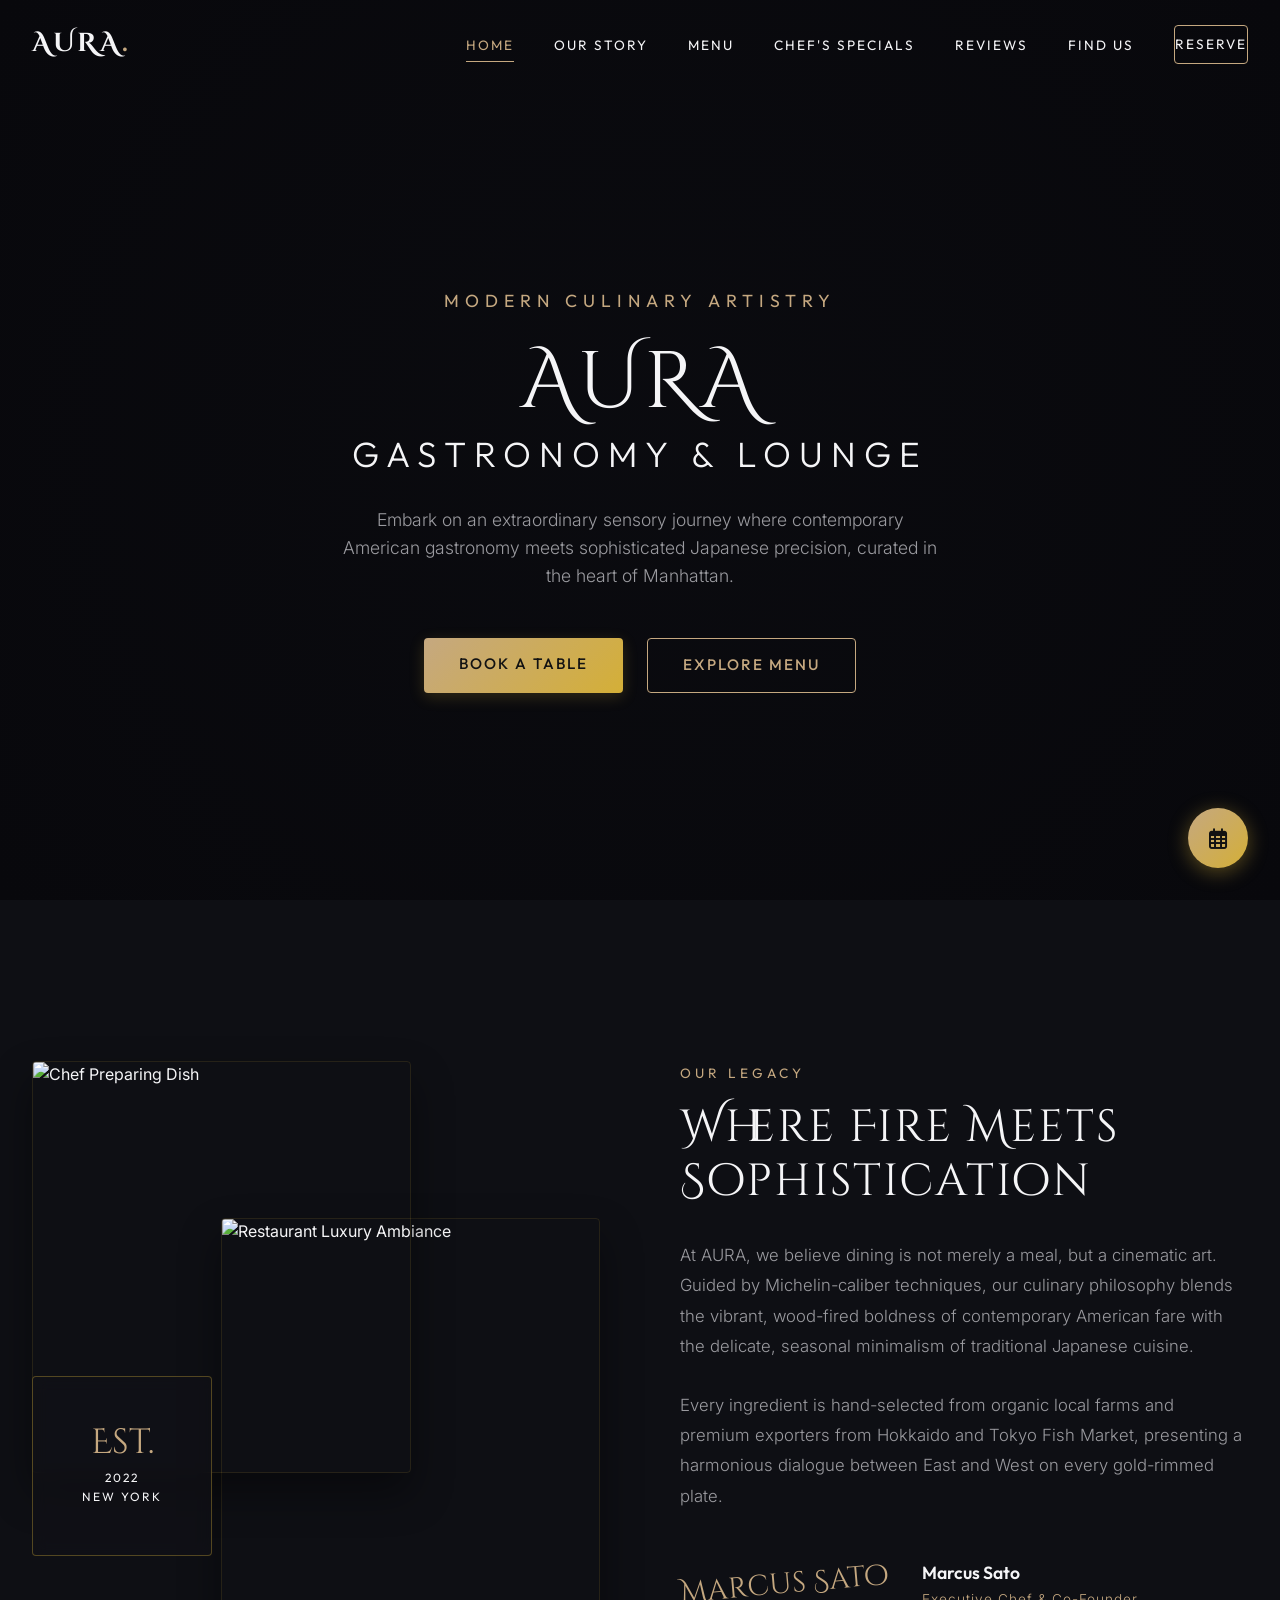
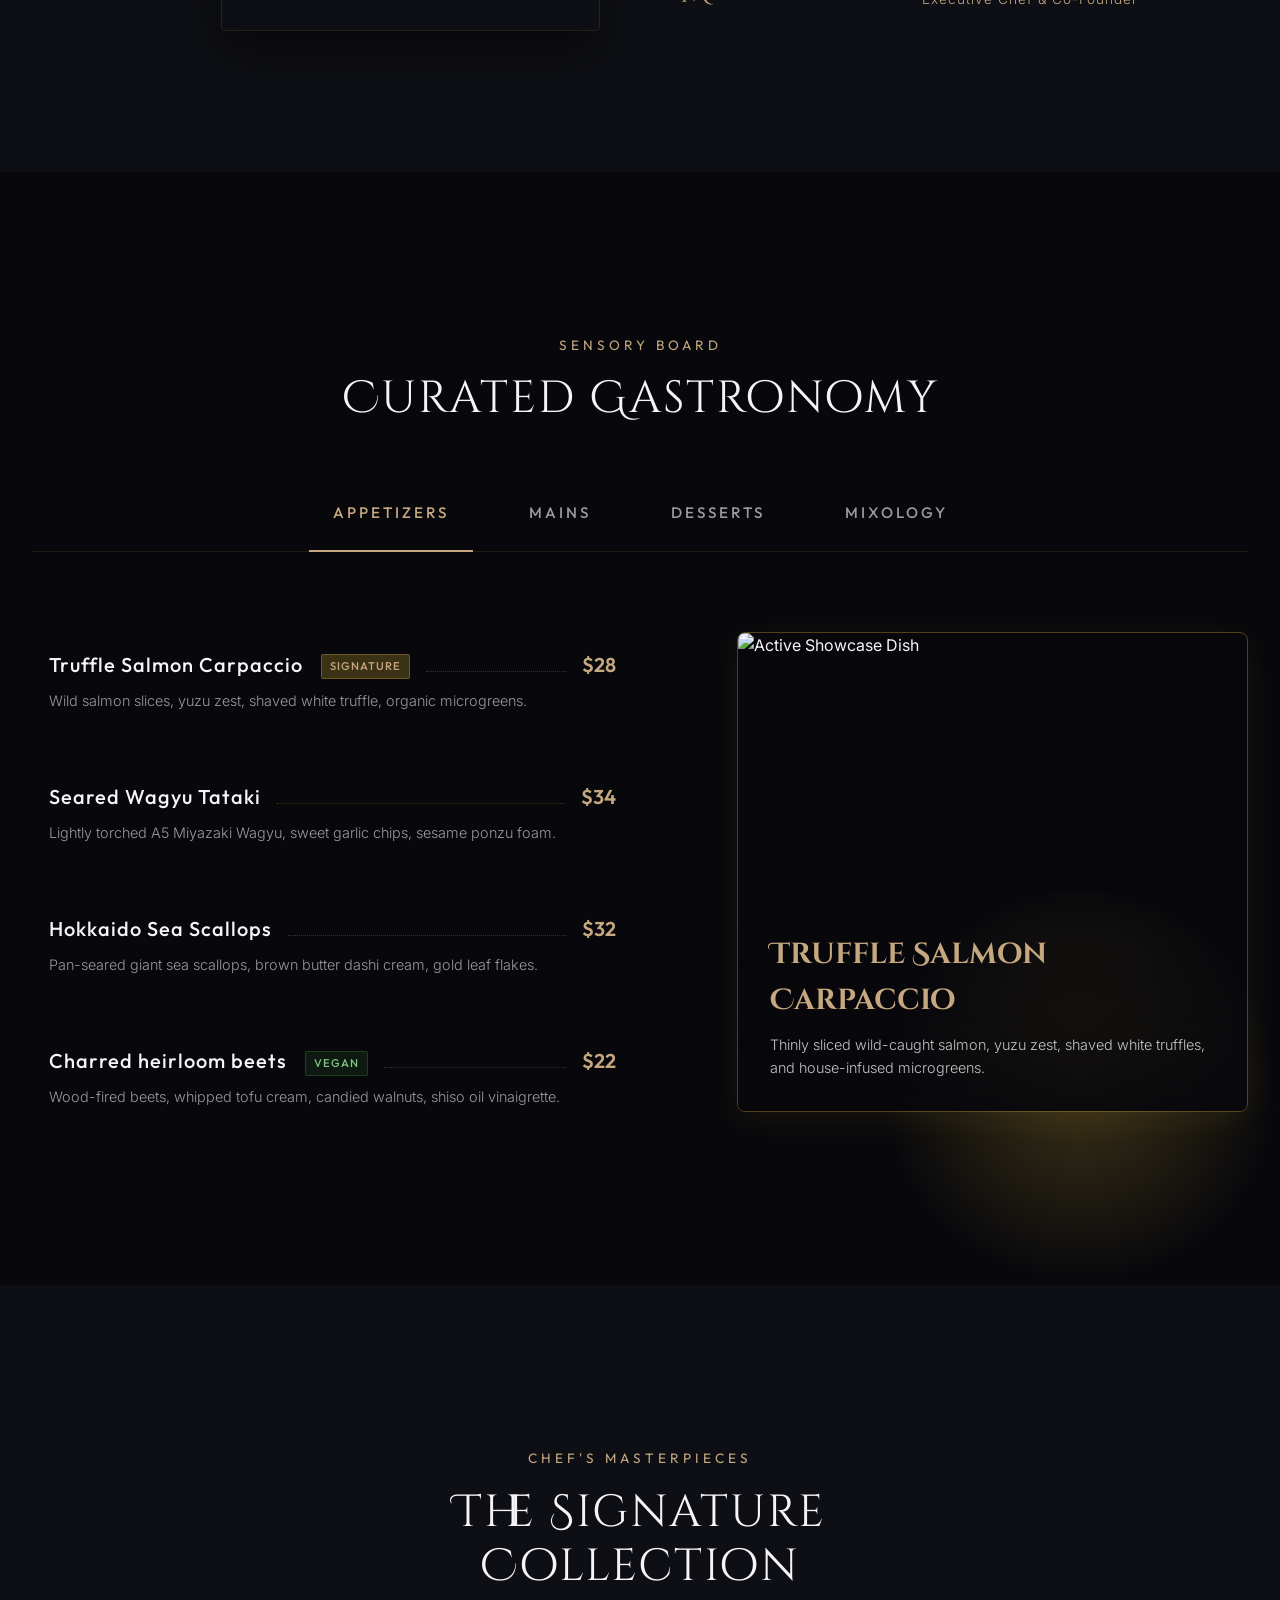
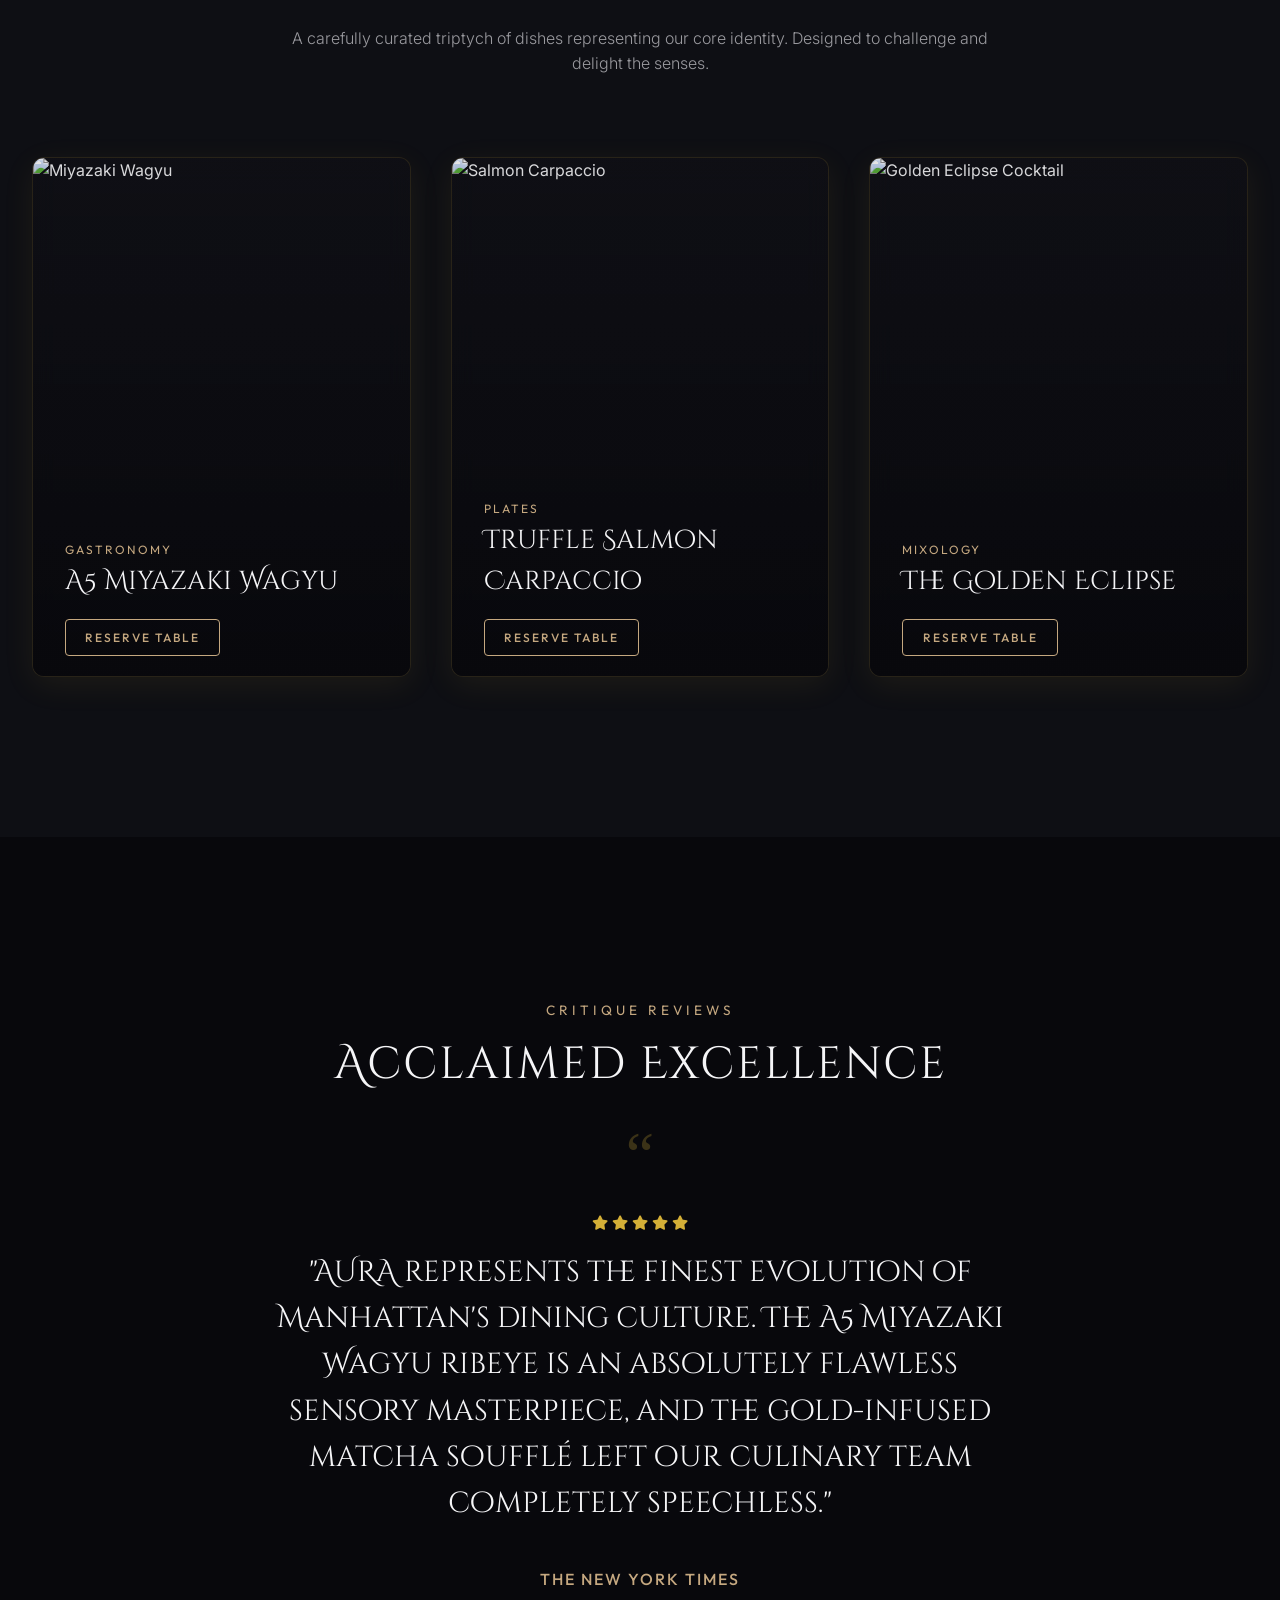
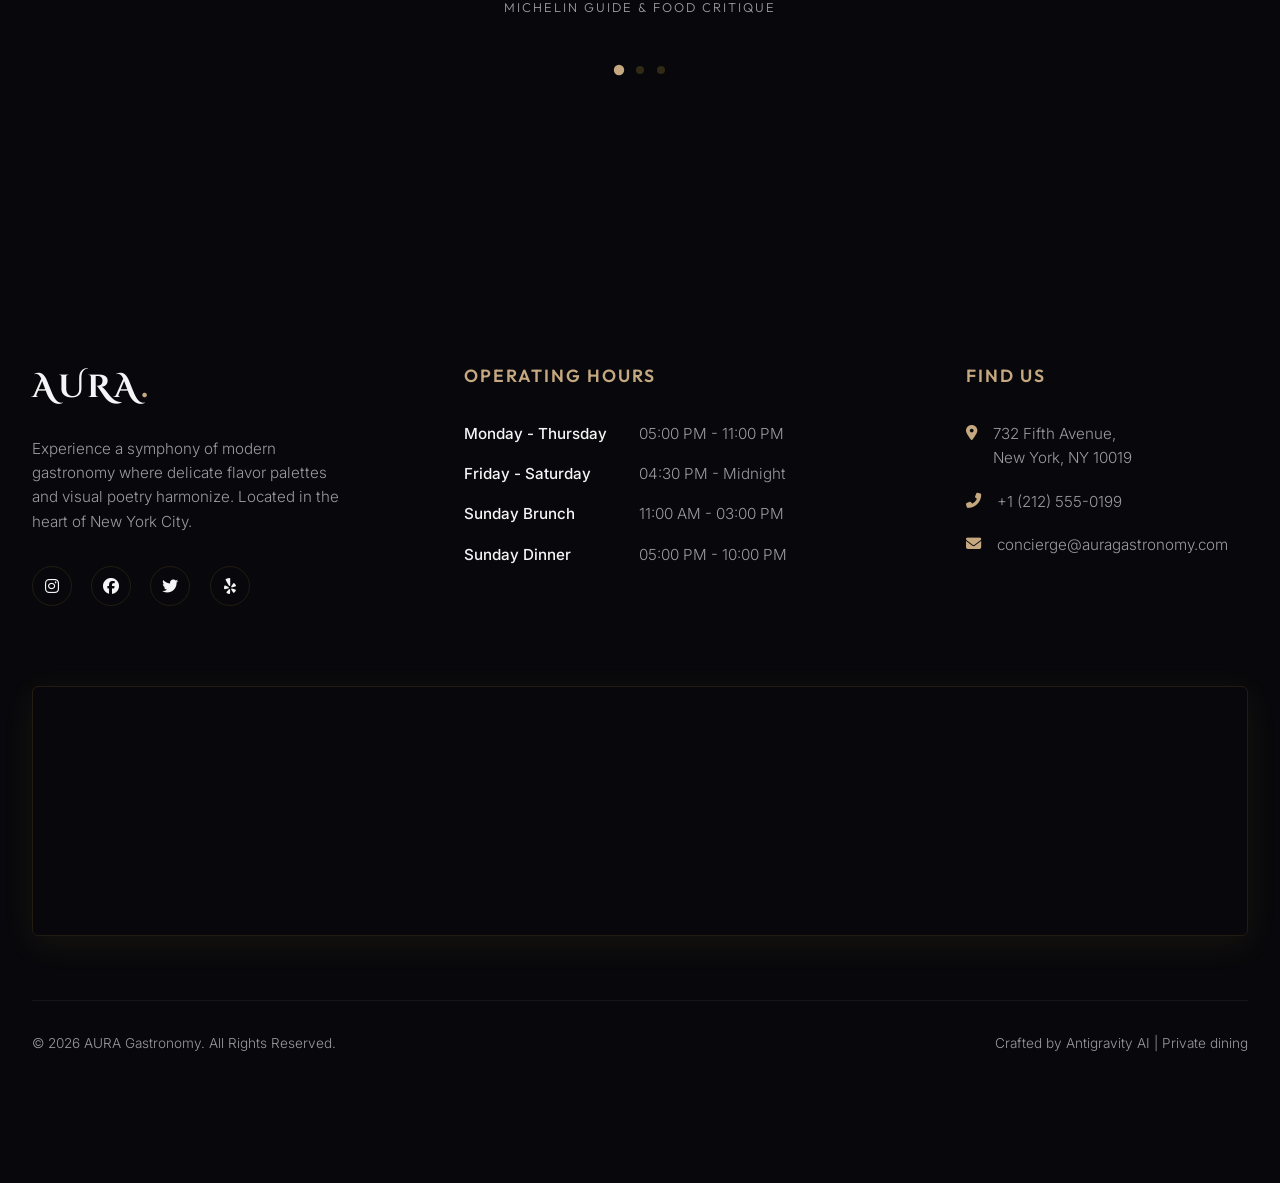
==== index.html @ c6a1c058 "feat: initial commit for AURA Gastronomy luxury restaurant demo" ====
<!DOCTYPE html>
<html lang="en">
<head>
  <meta charset="UTF-8">
  <meta name="viewport" content="width=device-width, initial-scale=1.0">
  <meta name="description" content="AURA Gastronomy - A luxury modern culinary experience in New York. Modern American-Japanese fusion dining, curated mixology, and sophisticated ambiance.">
  <title>AURA Gastronomy | Luxury Modern Culinary</title>
  
  <!-- Favicon -->
  <link rel="icon" type="image/png" href="https://images.unsplash.com/photo-1546069901-ba9599a7e63c?auto=format&fit=crop&q=80&w=32">
  
  <!-- FontAwesome Icons CDN -->
  <link rel="stylesheet" href="https://cdnjs.cloudflare.com/ajax/libs/font-awesome/6.4.0/css/all.min.css">
  
  <!-- Custom Style Sheet -->
  <link rel="stylesheet" href="style.css">
</head>
<body>

  <!-- ==========================================
       1. LUXURY ANIMATED PRELOADER
       ========================================== -->
  <div id="preloader">
    <div class="preloader-logo">AURA</div>
    <div class="preloader-spinner"></div>
  </div>

  <!-- ==========================================
       2. STICKY HEADER NAVIGATION
       ========================================== -->
  <header>
    <div class="container navbar">
      <a href="#home" class="logo">AURA<span>.</span></a>
      
      <ul class="nav-links">
        <li><a href="#home" class="active">Home</a></li>
        <li><a href="#about">Our Story</a></li>
        <li><a href="#menus">Menu</a></li>
        <li><a href="#signatures">Chef's Specials</a></li>
        <li><a href="#testimonials">Reviews</a></li>
        <li><a href="#contacts">Find Us</a></li>
        <li><a href="javascript:;" class="btn btn-outline trigger-booking">Reserve</a></li>
      </ul>
      
      <button class="hamburger" aria-label="Toggle Navigation">
        <span></span>
        <span></span>
        <span></span>
      </button>
    </div>
  </header>

  <!-- ==========================================
       3. HERO SECTION (CINEMATIC PARALLAX)
       ========================================== -->
  <div id="home" class="hero">
    <div class="hero-bg-carousel">
      <!-- High-resolution premium culinary backgrounds -->
      <div class="hero-slide active" style="background-image: url('https://images.unsplash.com/photo-1514933651103-005eec06c04b?auto=format&fit=crop&q=80&w=1920');"></div>
      <div class="hero-slide" style="background-image: url('https://images.unsplash.com/photo-1550966871-3ed3cdb5ed0c?auto=format&fit=crop&q=80&w=1920');"></div>
      <div class="hero-slide" style="background-image: url('https://images.unsplash.com/photo-1414235077428-338989a2e8c0?auto=format&fit=crop&q=80&w=1920');"></div>
    </div>
    
    <div class="container hero-content">
      <p class="hero-subtitle">Modern Culinary Artistry</p>
      <h1 class="hero-title">
        AURA
        <span>Gastronomy & Lounge</span>
      </h1>
      <p class="hero-desc">
        Embark on an extraordinary sensory journey where contemporary American gastronomy meets sophisticated Japanese precision, curated in the heart of Manhattan.
      </p>
      <div class="hero-actions">
        <a href="javascript:;" class="btn btn-primary trigger-booking">Book a Table</a>
        <a href="#menus" class="btn btn-outline">Explore Menu</a>
      </div>
    </div>
  </div>

  <!-- ==========================================
       4. STORY / CONCEPT SECTION
       ========================================== -->
  <section id="about" class="story">
    <div class="container story-grid">
      
      <div class="story-visuals reveal">
        <div class="story-img-container story-img-1">
          <img src="https://images.unsplash.com/photo-1600565193348-f74bd3c7ccdf?auto=format&fit=crop&q=80&w=800" alt="Chef Preparing Dish">
        </div>
        <div class="story-img-container story-img-2">
          <img src="https://images.unsplash.com/photo-1428515613728-6b4607e44363?auto=format&fit=crop&q=80&w=800" alt="Restaurant Luxury Ambiance">
        </div>
        <div class="story-accent-box">
          <span>Est.</span>
          <p>2022<br>New York</p>
        </div>
      </div>
      
      <div class="story-content reveal" style="transition-delay: 0.2s;">
        <span class="section-tag">Our Legacy</span>
        <h2 class="section-title">Where Fire Meets Sophistication</h2>
        <p>
          At AURA, we believe dining is not merely a meal, but a cinematic art. Guided by Michelin-caliber techniques, our culinary philosophy blends the vibrant, wood-fired boldness of contemporary American fare with the delicate, seasonal minimalism of traditional Japanese cuisine.
        </p>
        <p>
          Every ingredient is hand-selected from organic local farms and premium exporters from Hokkaido and Tokyo Fish Market, presenting a harmonious dialogue between East and West on every gold-rimmed plate.
        </p>
        
        <div class="chef-signature">
          <div class="signature-img">Marcus Sato</div>
          <div class="chef-info">
            <h4>Marcus Sato</h4>
            <p>Executive Chef & Co-Founder</p>
          </div>
        </div>
      </div>
      
    </div>
  </section>

  <!-- ==========================================
       5. INTERACTIVE FOOD MENU SECTION
       ========================================== -->
  <section id="menus" class="menus">
    <div class="container">
      
      <div class="reveal" style="text-align: center; max-width: 600px; margin: 0 auto 4rem;">
        <span class="section-tag">Sensory Board</span>
        <h2 class="section-title">Curated Gastronomy</h2>
      </div>

      <!-- Category Filter Tabs -->
      <ul class="menu-tabs reveal">
        <li><button class="menu-tab-btn active" data-tab="appetizers">Appetizers</button></li>
        <li><button class="menu-tab-btn" data-tab="mains">Mains</button></li>
        <li><button class="menu-tab-btn" data-tab="desserts">Desserts</button></li>
        <li><button class="menu-tab-btn" data-tab="mixology">Mixology</button></li>
      </ul>

      <!-- Tabs Contents Grid -->
      <div class="menu-container reveal" style="transition-delay: 0.2s;">
        
        <!-- APPETIZERS GRID -->
        <div class="menu-items-grid" id="appetizers">
          <div class="menu-item-card">
            <div class="menu-item-info">
              <div class="menu-item-header">
                <h3 class="menu-item-title">Truffle Salmon Carpaccio <span class="menu-item-badge badge-signature">Signature</span></h3>
                <div class="menu-item-dots"></div>
                <span class="menu-item-price">$28</span>
              </div>
              <p class="menu-item-desc">Wild salmon slices, yuzu zest, shaved white truffle, organic microgreens.</p>
            </div>
          </div>
          <div class="menu-item-card">
            <div class="menu-item-info">
              <div class="menu-item-header">
                <h3 class="menu-item-title">Seared Wagyu Tataki</h3>
                <div class="menu-item-dots"></div>
                <span class="menu-item-price">$34</span>
              </div>
              <p class="menu-item-desc">Lightly torched A5 Miyazaki Wagyu, sweet garlic chips, sesame ponzu foam.</p>
            </div>
          </div>
          <div class="menu-item-card">
            <div class="menu-item-info">
              <div class="menu-item-header">
                <h3 class="menu-item-title">Hokkaido Sea Scallops</h3>
                <div class="menu-item-dots"></div>
                <span class="menu-item-price">$32</span>
              </div>
              <p class="menu-item-desc">Pan-seared giant sea scallops, brown butter dashi cream, gold leaf flakes.</p>
            </div>
          </div>
          <div class="menu-item-card">
            <div class="menu-item-info">
              <div class="menu-item-header">
                <h3 class="menu-item-title">Charred heirloom beets <span class="menu-item-badge badge-vegan">Vegan</span></h3>
                <div class="menu-item-dots"></div>
                <span class="menu-item-price">$22</span>
              </div>
              <p class="menu-item-desc">Wood-fired beets, whipped tofu cream, candied walnuts, shiso oil vinaigrette.</p>
            </div>
          </div>
        </div>

        <!-- MAINS GRID -->
        <div class="menu-items-grid" id="mains" style="display: none;">
          <div class="menu-item-card">
            <div class="menu-item-info">
              <div class="menu-item-header">
                <h3 class="menu-item-title">A5 Miyazaki Wagyu Ribeye <span class="menu-item-badge badge-signature">Chef Special</span></h3>
                <div class="menu-item-dots"></div>
                <span class="menu-item-price">$145</span>
              </div>
              <p class="menu-item-desc">Pan-seared premium Miyazaki A5 Wagyu, smoked fleur de sel, red wine reduction.</p>
            </div>
          </div>
          <div class="menu-item-card">
            <div class="menu-item-info">
              <div class="menu-item-header">
                <h3 class="menu-item-title">Smoked Black Cod</h3>
                <div class="menu-item-dots"></div>
                <span class="menu-item-price">$58</span>
              </div>
              <p class="menu-item-desc">Saikyo miso-marinated black cod, charred wild leeks, sweet sake reduction glaze.</p>
            </div>
          </div>
          <div class="menu-item-card">
            <div class="menu-item-info">
              <div class="menu-item-header">
                <h3 class="menu-item-title">Crispy Roasted Duck Breast</h3>
                <div class="menu-item-dots"></div>
                <span class="menu-item-price">$48</span>
              </div>
              <p class="menu-item-desc">Spiced lavender honey glaze, sweet potato emulsion, plum wine sauce.</p>
            </div>
          </div>
          <div class="menu-item-card">
            <div class="menu-item-info">
              <div class="menu-item-header">
                <h3 class="menu-item-title">Maitake Mushroom Steak <span class="menu-item-badge badge-vegan">Vegan</span></h3>
                <div class="menu-item-dots"></div>
                <span class="menu-item-price">$38</span>
              </div>
              <p class="menu-item-desc">Grilled Japanese Maitake, white truffle oil, parsnip puree, roasted edamame.</p>
            </div>
          </div>
        </div>

        <!-- DESSERTS GRID -->
        <div class="menu-items-grid" id="desserts" style="display: none;">
          <div class="menu-item-card">
            <div class="menu-item-info">
              <div class="menu-item-header">
                <h3 class="menu-item-title">Deconstructed Matcha Soufflé <span class="menu-item-badge badge-signature">Signature</span></h3>
                <div class="menu-item-dots"></div>
                <span class="menu-item-price">$18</span>
              </div>
              <p class="menu-item-desc">Liquid gold matcha core, white chocolate dust, edible gold leaf accents.</p>
            </div>
          </div>
          <div class="menu-item-card">
            <div class="menu-item-info">
              <div class="menu-item-header">
                <h3 class="menu-item-title">Smoked Dark Chocolate Dome</h3>
                <div class="menu-item-dots"></div>
                <span class="menu-item-price">$20</span>
              </div>
              <p class="menu-item-desc">Rich Valrhona dark chocolate dome melted table-side with hot caramel liqueur.</p>
            </div>
          </div>
          <div class="menu-item-card">
            <div class="menu-item-info">
              <div class="menu-item-header">
                <h3 class="menu-item-title">Yuzu Lemongrass Tart</h3>
                <div class="menu-item-dots"></div>
                <span class="menu-item-price">$16</span>
              </div>
              <p class="menu-item-desc">Zesty yuzu curd, crispy butter crust, lemongrass infused sweet meringue.</p>
            </div>
          </div>
        </div>

        <!-- MIXOLOGY GRID -->
        <div class="menu-items-grid" id="mixology" style="display: none;">
          <div class="menu-item-card">
            <div class="menu-item-info">
              <div class="menu-item-header">
                <h3 class="menu-item-title">The Golden Eclipse <span class="menu-item-badge badge-signature">Iconic</span></h3>
                <div class="menu-item-dots"></div>
                <span class="menu-item-price">$24</span>
              </div>
              <p class="menu-item-desc">Saffron-infused gin, elderflower liqueur, activated charcoal, smoke bubble.</p>
            </div>
          </div>
          <div class="menu-item-card">
            <div class="menu-item-info">
              <div class="menu-item-header">
                <h3 class="menu-item-title">Kyoto Garden</h3>
                <div class="menu-item-dots"></div>
                <span class="menu-item-price">$22</span>
              </div>
              <p class="menu-item-desc">Japanese whiskey, ceremonial matcha syrup, fresh lime juice, mint leaf essence.</p>
            </div>
          </div>
          <div class="menu-item-card">
            <div class="menu-item-info">
              <div class="menu-item-header">
                <h3 class="menu-item-title">Smoked Oak Old Fashioned</h3>
                <div class="menu-item-dots"></div>
                <span class="menu-item-price">$26</span>
              </div>
              <p class="menu-item-desc">Single-barrel bourbon, orange bitter, demerara sugar, table-side oak wood smoke.</p>
            </div>
          </div>
        </div>

        <!-- MENU SHOWCASE PANEL -->
        <div class="menu-showcase-visual">
          <img src="https://images.unsplash.com/photo-1546069901-ba9599a7e63c?auto=format&fit=crop&q=80&w=800" alt="Active Showcase Dish" class="menu-showcase-img">
          <div class="menu-showcase-overlay">
            <h3 class="showcase-title">Truffle Salmon Carpaccio</h3>
            <p class="showcase-desc">Thinly sliced wild-caught salmon, yuzu zest, shaved white truffles, and house-infused microgreens.</p>
          </div>
        </div>

      </div>

    </div>
  </section>

  <!-- ==========================================
       6. CHEF'S SIGNATURES SECTION
       ========================================== -->
  <section id="signatures" class="signatures">
    <div class="container">
      
      <div class="signatures-header reveal">
        <span class="section-tag">Chef's Masterpieces</span>
        <h2 class="section-title">The Signature Collection</h2>
        <p style="color: var(--color-text-muted); font-weight: 300;">
          A carefully curated triptych of dishes representing our core identity. Designed to challenge and delight the senses.
        </p>
      </div>

      <div class="signatures-carousel reveal" style="transition-delay: 0.2s;">
        
        <!-- CARD 1 -->
        <div class="glass-card sig-card">
          <img src="https://images.unsplash.com/photo-1544025162-d76694265947?auto=format&fit=crop&q=80&w=800" alt="Miyazaki Wagyu" class="sig-img">
          <div class="sig-overlay"></div>
          <div class="sig-content">
            <span class="sig-tag">Gastronomy</span>
            <h3 class="sig-title">A5 Miyazaki Wagyu</h3>
            <p class="sig-desc">
              Lightly seared, extremely tender Japanese A5 beef ribeye served with organic smoked fleur de sel, and local farm garlic crisps.
            </p>
            <a href="javascript:;" class="btn btn-outline trigger-booking" style="padding: 0.5rem 1.2rem; font-size: 0.75rem;">Reserve Table</a>
          </div>
        </div>

        <!-- CARD 2 -->
        <div class="glass-card sig-card">
          <img src="https://images.unsplash.com/photo-1546069901-ba9599a7e63c?auto=format&fit=crop&q=80&w=800" alt="Salmon Carpaccio" class="sig-img">
          <div class="sig-overlay"></div>
          <div class="sig-content">
            <span class="sig-tag">Plates</span>
            <h3 class="sig-title">Truffle Salmon Carpaccio</h3>
            <p class="sig-desc">
              Thinly sliced raw wild salmon infused with white truffle shavings, cold-pressed yuzu vinegar, and fragrant shiso greens.
            </p>
            <a href="javascript:;" class="btn btn-outline trigger-booking" style="padding: 0.5rem 1.2rem; font-size: 0.75rem;">Reserve Table</a>
          </div>
        </div>

        <!-- CARD 3 -->
        <div class="glass-card sig-card">
          <img src="https://images.unsplash.com/photo-1514362545857-3bc16c4c7d1b?auto=format&fit=crop&q=80&w=800" alt="Golden Eclipse Cocktail" class="sig-img">
          <div class="sig-overlay"></div>
          <div class="sig-content">
            <span class="sig-tag">Mixology</span>
            <h3 class="sig-title">The Golden Eclipse</h3>
            <p class="sig-desc">
              A premium conceptual cocktail mixing artisanal dry gin, wild elderflower syrup, activated charcoal elixir, citrus zest, and a dramatic rosemary smoke bubble.
            </p>
            <a href="javascript:;" class="btn btn-outline trigger-booking" style="padding: 0.5rem 1.2rem; font-size: 0.75rem;">Reserve Table</a>
          </div>
        </div>

      </div>

    </div>
  </section>

  <!-- ==========================================
       7. REVIEWS & TESTIMONIALS SECTION
       ========================================== -->
  <section id="testimonials" class="reviews">
    <div class="container reviews-container">
      <div class="reveal">
        <span class="section-tag">Critique Reviews</span>
        <h2 class="section-title" style="margin-bottom: 2rem;">Acclaimed Excellence</h2>
        <div class="quote-icon">“</div>
      </div>

      <div class="review-slider reveal" style="transition-delay: 0.2s;">
        
        <!-- REVIEW 1 -->
        <div class="review-card active">
          <div class="stars">
            <i class="fas fa-star"></i>
            <i class="fas fa-star"></i>
            <i class="fas fa-star"></i>
            <i class="fas fa-star"></i>
            <i class="fas fa-star"></i>
          </div>
          <p class="review-text">
            "AURA represents the finest evolution of Manhattan's dining culture. The A5 Miyazaki Wagyu ribeye is an absolutely flawless sensory masterpiece, and the gold-infused matcha soufflé left our culinary team completely speechless."
          </p>
          <h4 class="review-author">
            The New York Times
            <span>Michelin Guide & Food Critique</span>
          </h4>
        </div>

        <!-- REVIEW 2 -->
        <div class="review-card">
          <div class="stars">
            <i class="fas fa-star"></i>
            <i class="fas fa-star"></i>
            <i class="fas fa-star"></i>
            <i class="fas fa-star"></i>
            <i class="fas fa-star"></i>
          </div>
          <p class="review-text">
            "The perfect fusion of American boldness and Japanese precision. The glassmorphic design of the lounge, matched with the saffron-infused Golden Eclipse cocktail, delivers a world-class luxury dining experience."
          </p>
          <h4 class="review-author">
            Vogue Dining
            <span>Luxury Lifestyle Magazine</span>
          </h4>
        </div>

        <!-- REVIEW 3 -->
        <div class="review-card">
          <div class="stars">
            <i class="fas fa-star"></i>
            <i class="fas fa-star"></i>
            <i class="fas fa-star"></i>
            <i class="fas fa-star"></i>
            <i class="fas fa-star"></i>
          </div>
          <p class="review-text">
            "Unbelievable visual flair. Every plate is constructed like a contemporary sculpture, yet retains absolute focus on pure flavor profiles. Chef Marcus Sato has truly captured lightning in a bottle here."
          </p>
          <h4 class="review-author">
            Forbes Travel Guide
            <span>5-Star Restaurant Rating</span>
          </h4>
        </div>

      </div>

      <!-- Pagination Indicators -->
      <div class="review-dots reveal">
        <button class="review-dot active" aria-label="Review 1"></button>
        <button class="review-dot" aria-label="Review 2"></button>
        <button class="review-dot" aria-label="Review 3"></button>
      </div>

    </div>
  </section>

  <!-- ==========================================
       8. CONTACT, ADDRESS & DYNAMIC MAP SECTION
       ========================================== -->
  <section id="contacts" class="story" style="background-color: var(--color-bg-obsidian); padding: 8rem 0;">
    <div class="container">
      
      <div class="footer-grid">
        
        <!-- Brand Info -->
        <div class="footer-brand reveal">
          <h3>AURA<span>.</span></h3>
          <p>
            Experience a symphony of modern gastronomy where delicate flavor palettes and visual poetry harmonize. Located in the heart of New York City.
          </p>
          <div class="social-links">
            <a href="https://instagram.com/" target="_blank" class="social-icon" aria-label="Instagram"><i class="fab fa-instagram"></i></a>
            <a href="https://facebook.com/" target="_blank" class="social-icon" aria-label="Facebook"><i class="fab fa-facebook"></i></a>
            <a href="https://twitter.com/" target="_blank" class="social-icon" aria-label="Twitter"><i class="fab fa-twitter"></i></a>
            <a href="https://yelp.com/" target="_blank" class="social-icon" aria-label="Yelp"><i class="fab fa-yelp"></i></a>
          </div>
        </div>

        <!-- Hours of Operation -->
        <div class="footer-hours reveal" style="transition-delay: 0.2s;">
          <h4 class="footer-title">Operating Hours</h4>
          <div class="footer-hours-grid">
            <span>Monday - Thursday</span>
            <span>05:00 PM - 11:00 PM</span>
            
            <span>Friday - Saturday</span>
            <span>04:30 PM - Midnight</span>
            
            <span>Sunday Brunch</span>
            <span>11:00 AM - 03:00 PM</span>
            
            <span>Sunday Dinner</span>
            <span>05:00 PM - 10:00 PM</span>
          </div>
        </div>

        <!-- Quick Contacts -->
        <div class="footer-contacts reveal" style="transition-delay: 0.3s;">
          <h4 class="footer-title">Find Us</h4>
          <ul class="footer-contact-list">
            <li class="footer-contact-item">
              <i class="fas fa-map-marker-alt"></i>
              <span>732 Fifth Avenue,<br>New York, NY 10019</span>
            </li>
            <li class="footer-contact-item">
              <i class="fas fa-phone-alt"></i>
              <a href="tel:+12125550199">+1 (212) 555-0199</a>
            </li>
            <li class="footer-contact-item">
              <i class="fas fa-envelope"></i>
              <a href="mailto:concierge@auragastronomy.com">concierge@auragastronomy.com</a>
            </li>
          </ul>
        </div>

      </div>

      <!-- Stylized Dark Google Map Iframe -->
      <div class="footer-map-container reveal" style="transition-delay: 0.4s;">
        <!-- Embedded Google Map centered in Fifth Avenue, NY, dark themed styled using CSS filters -->
        <iframe 
          src="https://www.google.com/maps/embed?pb=!1m18!1m12!1m3!1d3022.142293498064!2d-73.97484392437604!3d40.76007423473919!2m3!1f0!2f0!3f0!3m2!1i1024!2i768!4f13.1!3m3!1m2!1s0x89c258f97bdb102b%3A0xe58bcfd324ef214a!2s732%205th%20Ave%2C%20New%20York%2C%20NY%2010019%2C%20USA!5e0!3m2!1sen!2s!4v1700000000000!5m2!1sen!2s" 
          width="600" 
          height="450" 
          allowfullscreen="" 
          loading="lazy" 
          referrerpolicy="no-referrer-when-downgrade"
          title="AURA Gastronomy Location Map">
        </iframe>
      </div>

      <!-- Footer Bottom bar -->
      <div class="footer-bottom">
        <p>&copy; 2026 AURA Gastronomy. All Rights Reserved.</p>
        <p>Crafted by Antigravity AI | <a href="javascript:;" class="trigger-booking">Private dining</a></p>
      </div>

    </div>
  </section>

  <!-- ==========================================
       9. FLOATING ACTION CALL TRIGGER
       ========================================== -->
  <button class="floating-reserve trigger-booking" aria-label="Open Reservation Popup">
    <i class="far fa-calendar-alt"></i>
  </button>

  <!-- ==========================================
       10. RESERVATION POPUP STEP MODAL
       ========================================== -->
  <div class="modal-overlay" id="bookingModal">
    <div class="modal-card">
      <button class="modal-close-btn" aria-label="Close Booking">&times;</button>
      
      <div class="modal-header">
        <h2 class="modal-title">AURA TABLE</h2>
        <p class="modal-subtitle">Curated Private & Social Dining Bookings</p>
      </div>

      <!-- Form Step Indicator Dots -->
      <div class="step-indicator">
        <div class="step-dot active" data-step="1">1</div>
        <div class="step-dot" data-step="2">2</div>
        <div class="step-dot" data-step="3">3</div>
      </div>

      <!-- Multistep Form -->
      <form id="reservationForm">
        
        <!-- STEP 1: DATE & TIME -->
        <div class="booking-step active" id="step1">
          <div class="form-grid">
            <div>
              <label class="form-label" for="bookDate">Reservation Date</label>
              <input type="date" id="bookDate" class="form-control" required>
            </div>
            <div>
              <label class="form-label" for="bookTime">Preferred Time</label>
              <select id="bookTime" class="form-control" required>
                <option value="">Select Time</option>
                <option value="05:00 PM">05:00 PM</option>
                <option value="05:30 PM">05:30 PM</option>
                <option value="06:00 PM">06:00 PM</option>
                <option value="06:30 PM">06:30 PM</option>
                <option value="07:00 PM">07:00 PM</option>
                <option value="07:30 PM">07:30 PM</option>
                <option value="08:00 PM">08:00 PM</option>
                <option value="08:30 PM">08:30 PM</option>
                <option value="09:00 PM">09:00 PM</option>
                <option value="09:30 PM">09:30 PM</option>
                <option value="10:00 PM">10:00 PM</option>
              </select>
            </div>
          </div>
          <div class="step-actions">
            <button type="button" class="btn btn-primary next-step">Next Step</button>
          </div>
        </div>

        <!-- STEP 2: GUEST & TABLE TYPE -->
        <div class="booking-step" id="step2">
          <div class="form-grid">
            <div>
              <label class="form-label" for="bookGuests">Number of Guests</label>
              <select id="bookGuests" class="form-control" required>
                <option value="2 Guests">2 Guests</option>
                <option value="3 Guests">3 Guests</option>
                <option value="4 Guests">4 Guests</option>
                <option value="5 Guests">5 Guests</option>
                <option value="6 Guests">6 Guests</option>
                <option value="7+ (Private Hall)">7+ (Private Room)</option>
              </select>
            </div>
            <div>
              <label class="form-label" for="bookArea">Seating Preference</label>
              <select id="bookArea" class="form-control" required>
                <option value="Main Dining Room">Main Dining Room</option>
                <option value="The Omakase Bar">Omakase Bar (Sushi)</option>
                <option value="Glass Mezzanine Lounge">Glass Mezzanine Lounge</option>
                <option value="Chef's Garden Patio">Chef's Garden Patio</option>
              </select>
            </div>
          </div>
          <div class="step-actions">
            <button type="button" class="btn btn-outline prev-step">Back</button>
            <button type="button" class="btn btn-primary next-step">Next Step</button>
          </div>
        </div>

        <!-- STEP 3: CONTACT INFORMATION -->
        <div class="booking-step" id="step3">
          <div class="form-grid">
            <div class="form-group-full">
              <label class="form-label" for="bookName">Full Name</label>
              <input type="text" id="bookName" class="form-control" placeholder="E.g., Alexander Mercer" required>
            </div>
            <div>
              <label class="form-label" for="bookPhone">Contact Number</label>
              <input type="tel" id="bookPhone" class="form-control" placeholder="+1 (555) 000-0000" required>
            </div>
            <div>
              <label class="form-label" for="bookEmail">Email Address</label>
              <input type="email" id="bookEmail" class="form-control" placeholder="alex@example.com" required>
            </div>
            <div class="form-group-full">
              <label class="form-label" for="bookRequests">Special Dietary / Occasion Requests</label>
              <textarea id="bookRequests" class="form-control" placeholder="Allergies, anniversaries, private chef requirements..."></textarea>
            </div>
          </div>
          <div class="step-actions">
            <button type="button" class="btn btn-outline prev-step">Back</button>
            <button type="submit" class="btn btn-primary">Submit Booking</button>
          </div>
        </div>

      </form>

      <!-- Step Finalization Success Overlay -->
      <div class="success-screen" style="display: none;">
        <div class="success-icon"></div>
        <h3 class="success-title">Table Secured</h3>
        <p class="success-desc">
          Thank you, <span id="confirmName" class="text-gold"></span>. Your booking request for <span id="confirmDetails" class="text-gold"></span> is confirmed. A concierge advisor will contact you shortly to confirm your seating allocation.
        </p>
        <button type="button" class="btn btn-primary" onclick="document.querySelector('.modal-close-btn').click();">Done</button>
      </div>

    </div>
  </div>

  <!-- Master JavaScript File -->
  <script src="app.js"></script>
</body>
</html>
---- style.css ----
/* ==========================================================================
   AURA GASTRONOMY - LUXURY MODERN CULINARY DEMO STYLE SHEET
   ========================================================================== */

/* --- GOOGLE FONTS IMPORT --- */
@import url('https://fonts.googleapis.com/css2?family=Cinzel+Decorative:wght@400;700&family=Inter:wght@300;400;500;600;700&family=Outfit:wght@300;400;500;600;700&display=swap');

/* --- CUSTOM SYSTEM PROPERTIES (Variables) --- */
:root {
  --color-bg-obsidian: #08080C;
  --color-bg-dark: #0E0F14;
  --color-surface-glass: rgba(18, 18, 24, 0.65);
  --color-surface-glass-hover: rgba(26, 26, 34, 0.85);
  
  --color-gold-metallic: #D4AF37;
  --color-gold-champagne: #C5A880;
  --color-gold-glow: rgba(212, 175, 55, 0.25);
  
  --color-text-white: #F5F5F7;
  --color-text-muted: #9A9A9F;
  --color-text-dark: #121212;
  
  --font-serif: 'Cinzel Decorative', Georgia, serif;
  --font-display: 'Outfit', sans-serif;
  --font-body: 'Inter', sans-serif;
  
  --transition-smooth: all 0.4s cubic-bezier(0.16, 1, 0.3, 1);
  --transition-fast: all 0.25s ease;
  
  --border-glass: 1px solid rgba(212, 175, 55, 0.12);
  --border-glass-bright: 1px solid rgba(212, 175, 55, 0.35);
  --shadow-gold: 0 8px 32px 0 rgba(212, 175, 55, 0.08);
}

/* --- RESET & FOUNDATION --- */
*, *::before, *::after {
  box-sizing: border-box;
  margin: 0;
  padding: 0;
}

html {
  scroll-behavior: smooth;
  font-size: 16px;
  -webkit-font-smoothing: antialiased;
}

body {
  background-color: var(--color-bg-obsidian);
  color: var(--color-text-white);
  font-family: var(--font-body);
  line-height: 1.6;
  overflow-x: hidden;
}

/* --- SCROLLBAR CUSTOMIZATION --- */
::-webkit-scrollbar {
  width: 8px;
}
::-webkit-scrollbar-track {
  background: var(--color-bg-obsidian);
}
::-webkit-scrollbar-thumb {
  background: var(--color-gold-champagne);
  border-radius: 4px;
}
::-webkit-scrollbar-thumb:hover {
  background: var(--color-gold-metallic);
}

/* --- REUSABLE UTILITIES & CLASSES --- */
.container {
  max-width: 1280px;
  margin: 0 auto;
  padding: 0 2rem;
}

.text-gold {
  color: var(--color-gold-champagne);
}

.font-serif {
  font-family: var(--font-serif);
}

.glass-card {
  background: var(--color-surface-glass);
  backdrop-filter: blur(12px);
  -webkit-backdrop-filter: blur(12px);
  border: var(--border-glass);
  border-radius: 12px;
  box-shadow: var(--shadow-gold);
  transition: var(--transition-smooth);
}

.glass-card:hover {
  border: var(--border-glass-bright);
  background: var(--color-surface-glass-hover);
  transform: translateY(-5px);
}

/* --- BUTTONS --- */
.btn {
  display: inline-block;
  padding: 0.9rem 2.2rem;
  border-radius: 4px;
  font-family: var(--font-display);
  font-size: 0.95rem;
  font-weight: 500;
  text-transform: uppercase;
  letter-spacing: 2px;
  text-decoration: none;
  cursor: pointer;
  transition: var(--transition-smooth);
}

.btn-primary {
  background: linear-gradient(135deg, var(--color-gold-champagne), var(--color-gold-metallic));
  color: var(--color-text-dark);
  border: none;
  box-shadow: 0 4px 15px rgba(212, 175, 55, 0.2);
}

.btn-primary:hover {
  transform: translateY(-2px);
  box-shadow: 0 6px 20px rgba(212, 175, 55, 0.35);
  filter: brightness(1.1);
}

.btn-outline {
  background: transparent;
  color: var(--color-gold-champagne);
  border: 1px solid var(--color-gold-champagne);
}

.btn-outline:hover {
  background: var(--color-gold-champagne);
  color: var(--color-text-dark);
  box-shadow: 0 4px 15px var(--color-gold-glow);
  transform: translateY(-2px);
}

/* --- ANIMATED PRELOADER --- */
#preloader {
  position: fixed;
  top: 0;
  left: 0;
  width: 100vw;
  height: 100vh;
  background-color: var(--color-bg-obsidian);
  z-index: 9999;
  display: flex;
  flex-direction: column;
  justify-content: center;
  align-items: center;
  transition: opacity 0.8s ease, visibility 0.8s ease;
}

.preloader-logo {
  font-family: var(--font-serif);
  font-size: 3rem;
  color: var(--color-gold-champagne);
  letter-spacing: 8px;
  animation: glowPulse 2s infinite ease-in-out;
  margin-bottom: 2rem;
}

.preloader-spinner {
  width: 50px;
  height: 50px;
  border: 2px solid rgba(212, 175, 55, 0.1);
  border-top: 2px solid var(--color-gold-metallic);
  border-radius: 50%;
  animation: spin 1s linear infinite;
}

@keyframes spin {
  to { transform: rotate(360deg); }
}

@keyframes glowPulse {
  0%, 100% { opacity: 0.6; filter: drop-shadow(0 0 2px var(--color-gold-glow)); }
  50% { opacity: 1; filter: drop-shadow(0 0 15px rgba(212, 175, 55, 0.5)); }
}

/* --- STICKY NAVIGATION --- */
header {
  position: fixed;
  top: 0;
  left: 0;
  width: 100%;
  z-index: 1000;
  transition: var(--transition-smooth);
  padding: 1.5rem 0;
}

header.scrolled {
  background: rgba(8, 8, 12, 0.85);
  backdrop-filter: blur(16px);
  -webkit-backdrop-filter: blur(16px);
  border-bottom: 1px solid rgba(212, 175, 55, 0.1);
  padding: 0.9rem 0;
}

.navbar {
  display: flex;
  justify-content: space-between;
  align-items: center;
}

.logo {
  font-family: var(--font-serif);
  font-size: 1.6rem;
  font-weight: 700;
  color: var(--color-text-white);
  text-decoration: none;
  letter-spacing: 4px;
  transition: var(--transition-fast);
}

.logo span {
  color: var(--color-gold-champagne);
}

.logo:hover {
  filter: brightness(1.2);
}

.nav-links {
  display: flex;
  list-style: none;
  gap: 2.5rem;
  align-items: center;
}

.nav-links a {
  font-family: var(--font-display);
  font-size: 0.85rem;
  font-weight: 400;
  text-transform: uppercase;
  letter-spacing: 2px;
  color: var(--color-text-white);
  text-decoration: none;
  transition: var(--transition-fast);
  position: relative;
  padding: 0.5rem 0;
}

.nav-links a::after {
  content: '';
  position: absolute;
  bottom: 0;
  left: 0;
  width: 0;
  height: 1px;
  background: var(--color-gold-champagne);
  transition: var(--transition-fast);
}

.nav-links a:hover {
  color: var(--color-gold-champagne);
}

.nav-links a:hover::after,
.nav-links a.active::after {
  width: 100%;
}

.nav-links a.active {
  color: var(--color-gold-champagne);
}

.hamburger {
  display: none;
  flex-direction: column;
  gap: 6px;
  cursor: pointer;
  border: none;
  background: transparent;
}

.hamburger span {
  display: block;
  width: 25px;
  height: 2px;
  background: var(--color-text-white);
  transition: var(--transition-fast);
}

/* --- HERO SECTION --- */
.hero {
  position: relative;
  min-height: 100vh;
  display: flex;
  align-items: center;
  justify-content: center;
  background: radial-gradient(circle at center, rgba(14, 15, 20, 0.4) 0%, rgba(8, 8, 12, 1) 100%);
  padding-top: 80px;
  overflow: hidden;
}

.hero-bg-carousel {
  position: absolute;
  top: 0;
  left: 0;
  width: 100%;
  height: 100%;
  z-index: -2;
}

.hero-slide {
  position: absolute;
  top: 0;
  left: 0;
  width: 100%;
  height: 100%;
  background-size: cover;
  background-position: center;
  opacity: 0;
  transition: opacity 1.5s ease-in-out;
}

.hero-slide.active {
  opacity: 0.4;
}

.hero-slide::after {
  content: '';
  position: absolute;
  top: 0;
  left: 0;
  width: 100%;
  height: 100%;
  background: linear-gradient(to bottom, rgba(8, 8, 12, 0.3) 0%, rgba(8, 8, 12, 0.85) 60%, rgba(8, 8, 12, 1) 100%);
}

.hero-content {
  text-align: center;
  z-index: 10;
  max-width: 900px;
  opacity: 0;
  transform: translateY(30px);
  animation: fadeUp 1.2s forwards 0.8s cubic-bezier(0.16, 1, 0.3, 1);
}

.hero-subtitle {
  font-family: var(--font-display);
  font-size: 1.1rem;
  letter-spacing: 6px;
  text-transform: uppercase;
  color: var(--color-gold-champagne);
  margin-bottom: 1.5rem;
}

.hero-title {
  font-family: var(--font-serif);
  font-size: 5rem;
  font-weight: 400;
  line-height: 1.1;
  margin-bottom: 2rem;
  letter-spacing: 4px;
}

.hero-title span {
  display: block;
  font-size: 2.2rem;
  font-family: var(--font-display);
  font-weight: 300;
  letter-spacing: 8px;
  text-transform: uppercase;
  color: var(--color-text-white);
  margin-top: 0.5rem;
}

.hero-desc {
  font-size: 1.1rem;
  color: var(--color-text-muted);
  max-width: 600px;
  margin: 0 auto 3rem;
  font-weight: 300;
}

.hero-actions {
  display: flex;
  gap: 1.5rem;
  justify-content: center;
}

@keyframes fadeUp {
  to {
    opacity: 1;
    transform: translateY(0);
  }
}

/* --- CORE STORY SECTION --- */
.story {
  padding: 10rem 0;
  position: relative;
  background: var(--color-bg-dark);
}

.story-grid {
  display: grid;
  grid-template-columns: 1fr 1fr;
  gap: 5rem;
  align-items: center;
}

.story-visuals {
  position: relative;
  display: grid;
  grid-template-columns: repeat(12, 1fr);
  grid-template-rows: repeat(12, 1fr);
  height: 550px;
}

.story-img-container {
  border-radius: 4px;
  overflow: hidden;
  box-shadow: 0 20px 40px rgba(0,0,0,0.4);
  border: var(--border-glass);
}

.story-img-1 {
  grid-column: 1 / 9;
  grid-row: 1 / 10;
  z-index: 2;
}

.story-img-2 {
  grid-column: 5 / 13;
  grid-row: 4 / 13;
  z-index: 1;
  transform: translateY(20px);
}

.story-visuals img {
  width: 100%;
  height: 100%;
  object-fit: cover;
  transition: var(--transition-smooth);
}

.story-visuals:hover img {
  transform: scale(1.05);
}

.story-accent-box {
  position: absolute;
  bottom: 10%;
  left: 0;
  width: 180px;
  height: 180px;
  background: var(--color-surface-glass);
  backdrop-filter: blur(8px);
  border: var(--border-glass-bright);
  z-index: 3;
  display: flex;
  flex-direction: column;
  justify-content: center;
  align-items: center;
  text-align: center;
  padding: 1.5rem;
  border-radius: 4px;
}

.story-accent-box span {
  font-family: var(--font-serif);
  font-size: 2.2rem;
  color: var(--color-gold-champagne);
  line-height: 1;
}

.story-accent-box p {
  font-family: var(--font-display);
  font-size: 0.75rem;
  letter-spacing: 2px;
  text-transform: uppercase;
  margin-top: 0.5rem;
  color: var(--color-text-white);
}

.section-tag {
  font-family: var(--font-display);
  font-size: 0.85rem;
  letter-spacing: 4px;
  text-transform: uppercase;
  color: var(--color-gold-champagne);
  display: inline-block;
  margin-bottom: 1rem;
}

.section-title {
  font-family: var(--font-serif);
  font-size: 2.8rem;
  font-weight: 400;
  margin-bottom: 2rem;
  letter-spacing: 2px;
  line-height: 1.2;
}

.story-content p {
  color: var(--color-text-muted);
  font-size: 1.05rem;
  margin-bottom: 1.8rem;
  font-weight: 300;
  line-height: 1.8;
}

.chef-signature {
  margin-top: 3rem;
  display: flex;
  align-items: center;
  gap: 2rem;
}

.signature-img {
  font-family: 'Cinzel Decorative', cursive;
  font-size: 1.8rem;
  color: var(--color-gold-champagne);
  transform: rotate(-5deg);
}

.chef-info h4 {
  font-family: var(--font-display);
  font-size: 1.1rem;
  font-weight: 600;
  color: var(--color-text-white);
}

.chef-info p {
  font-size: 0.85rem;
  margin: 0;
  color: var(--color-gold-champagne);
  letter-spacing: 1px;
}

/* --- INTERACTIVE MENU SECTION --- */
.menus {
  padding: 10rem 0;
  position: relative;
  background: var(--color-bg-obsidian);
}

.menus::after {
  content: '';
  position: absolute;
  width: 400px;
  height: 400px;
  background: radial-gradient(circle, var(--color-gold-glow) 0%, rgba(8,8,12,0) 70%);
  bottom: 0;
  right: 0;
  z-index: 0;
  pointer-events: none;
}

.menu-tabs {
  display: flex;
  justify-content: center;
  list-style: none;
  gap: 2rem;
  margin-bottom: 5rem;
  border-bottom: 1px solid rgba(212, 175, 55, 0.1);
  padding-bottom: 1rem;
  position: relative;
  z-index: 10;
}

.menu-tab-btn {
  font-family: var(--font-display);
  font-size: 0.95rem;
  font-weight: 500;
  text-transform: uppercase;
  letter-spacing: 3px;
  color: var(--color-text-muted);
  background: transparent;
  border: none;
  cursor: pointer;
  padding: 0.8rem 1.5rem;
  transition: var(--transition-fast);
  position: relative;
}

.menu-tab-btn::after {
  content: '';
  position: absolute;
  bottom: -17px;
  left: 0;
  width: 0;
  height: 2px;
  background: var(--color-gold-champagne);
  transition: var(--transition-fast);
}

.menu-tab-btn:hover,
.menu-tab-btn.active {
  color: var(--color-gold-champagne);
}

.menu-tab-btn.active::after {
  width: 100%;
}

.menu-container {
  display: grid;
  grid-template-columns: 1.1fr 0.9fr;
  gap: 5rem;
  align-items: flex-start;
  min-height: 450px;
  position: relative;
  z-index: 10;
}

.menu-items-grid {
  display: flex;
  flex-direction: column;
  gap: 2.2rem;
}

.menu-item-card {
  display: flex;
  justify-content: space-between;
  align-items: flex-start;
  transition: var(--transition-fast);
  padding: 1rem;
  border-radius: 6px;
  border: 1px solid transparent;
}

.menu-item-card:hover {
  background: rgba(255, 255, 255, 0.02);
  border-left: 2px solid var(--color-gold-champagne);
  padding-left: 1.5rem;
}

.menu-item-info {
  flex-grow: 1;
  padding-right: 1.5rem;
}

.menu-item-header {
  display: flex;
  align-items: baseline;
  justify-content: space-between;
  margin-bottom: 0.5rem;
}

.menu-item-title {
  font-family: var(--font-display);
  font-size: 1.25rem;
  font-weight: 500;
  color: var(--color-text-white);
  letter-spacing: 1px;
}

.menu-item-dots {
  flex-grow: 1;
  border-bottom: 1px dotted rgba(212, 175, 55, 0.25);
  margin: 0 1rem;
  height: 1px;
}

.menu-item-price {
  font-family: var(--font-display);
  font-size: 1.25rem;
  font-weight: 600;
  color: var(--color-gold-champagne);
}

.menu-item-desc {
  font-size: 0.9rem;
  color: var(--color-text-muted);
  font-weight: 300;
}

.menu-item-badge {
  display: inline-block;
  padding: 0.15rem 0.5rem;
  font-size: 0.7rem;
  font-family: var(--font-display);
  text-transform: uppercase;
  letter-spacing: 1px;
  border-radius: 2px;
  margin-left: 0.8rem;
  vertical-align: middle;
}

.badge-signature {
  background: var(--color-gold-glow);
  color: var(--color-gold-champagne);
  border: 1px solid rgba(212, 175, 55, 0.3);
}

.badge-vegan {
  background: rgba(46, 125, 50, 0.15);
  color: #81C784;
  border: 1px solid rgba(76, 175, 80, 0.25);
}

.menu-showcase-visual {
  position: sticky;
  top: 120px;
  height: 480px;
  border-radius: 8px;
  overflow: hidden;
  border: var(--border-glass-bright);
  box-shadow: var(--shadow-gold);
}

.menu-showcase-img {
  width: 100%;
  height: 100%;
  object-fit: cover;
  transition: opacity 0.5s ease-in-out, transform 0.8s ease-in-out;
}

.menu-showcase-overlay {
  position: absolute;
  bottom: 0;
  left: 0;
  width: 100%;
  padding: 3rem 2rem 2rem;
  background: linear-gradient(to top, rgba(8, 8, 12, 0.95) 0%, rgba(8, 8, 12, 0.6) 60%, rgba(8, 8, 12, 0) 100%);
  display: flex;
  flex-direction: column;
  justify-content: flex-end;
}

.showcase-title {
  font-family: var(--font-serif);
  font-size: 1.8rem;
  color: var(--color-gold-champagne);
  margin-bottom: 0.5rem;
}

.showcase-desc {
  font-size: 0.9rem;
  color: var(--color-text-white);
  opacity: 0.8;
  font-weight: 300;
}

/* --- CHEF'S SIGNATURES SECTION --- */
.signatures {
  padding: 10rem 0;
  background: var(--color-bg-dark);
}

.signatures-header {
  text-align: center;
  max-width: 700px;
  margin: 0 auto 5rem;
}

.signatures-carousel {
  display: grid;
  grid-template-columns: repeat(3, 1fr);
  gap: 2.5rem;
}

.sig-card {
  overflow: hidden;
  height: 520px;
  display: flex;
  flex-direction: column;
  justify-content: flex-end;
  position: relative;
  padding: 2.5rem 2rem;
}

.sig-img {
  position: absolute;
  top: 0;
  left: 0;
  width: 100%;
  height: 100%;
  object-fit: cover;
  z-index: -1;
  transition: transform 0.8s cubic-bezier(0.16, 1, 0.3, 1);
}

.sig-card:hover .sig-img {
  transform: scale(1.08);
}

.sig-overlay {
  position: absolute;
  top: 0;
  left: 0;
  width: 100%;
  height: 100%;
  background: linear-gradient(to bottom, rgba(8, 8, 12, 0.1) 0%, rgba(8, 8, 12, 0.4) 40%, rgba(8, 8, 12, 0.95) 100%);
  z-index: 0;
}

.sig-content {
  position: relative;
  z-index: 1;
  transform: translateY(20px);
  transition: var(--transition-smooth);
}

.sig-card:hover .sig-content {
  transform: translateY(0);
}

.sig-tag {
  font-family: var(--font-display);
  font-size: 0.75rem;
  letter-spacing: 2px;
  text-transform: uppercase;
  color: var(--color-gold-champagne);
  margin-bottom: 0.5rem;
}

.sig-title {
  font-family: var(--font-serif);
  font-size: 1.6rem;
  font-weight: 400;
  margin-bottom: 1rem;
}

.sig-desc {
  font-size: 0.9rem;
  color: var(--color-text-muted);
  line-height: 1.6;
  opacity: 0;
  height: 0;
  overflow: hidden;
  transition: var(--transition-smooth);
}

.sig-card:hover .sig-desc {
  opacity: 1;
  height: auto;
  margin-bottom: 1.5rem;
}

/* --- REVIEWS / TESTIMONIALS --- */
.reviews {
  padding: 10rem 0;
  background: var(--color-bg-obsidian);
  position: relative;
  overflow: hidden;
}

.reviews-container {
  max-width: 800px;
  margin: 0 auto;
  text-align: center;
  position: relative;
  z-index: 10;
}

.quote-icon {
  font-size: 4rem;
  color: var(--color-gold-glow);
  font-family: Georgia, serif;
  line-height: 1;
  margin-bottom: 1.5rem;
}

.review-slider {
  position: relative;
  min-height: 250px;
}

.review-card {
  position: absolute;
  top: 0;
  left: 0;
  width: 100%;
  opacity: 0;
  visibility: hidden;
  transition: opacity 0.8s ease-in-out, transform 0.8s ease-in-out;
  transform: scale(0.95);
}

.review-card.active {
  opacity: 1;
  visibility: visible;
  transform: scale(1);
  position: relative;
}

.review-text {
  font-family: var(--font-serif);
  font-size: 1.8rem;
  line-height: 1.6;
  color: var(--color-text-white);
  margin-bottom: 2.5rem;
  font-weight: 300;
}

.review-author {
  font-family: var(--font-display);
  font-weight: 500;
  letter-spacing: 2px;
  text-transform: uppercase;
  color: var(--color-gold-champagne);
}

.review-author span {
  display: block;
  font-size: 0.8rem;
  color: var(--color-text-muted);
  margin-top: 0.3rem;
  font-weight: 300;
}

.stars {
  color: var(--color-gold-metallic);
  margin-bottom: 1rem;
  font-size: 0.9rem;
}

.review-dots {
  display: flex;
  justify-content: center;
  gap: 0.8rem;
  margin-top: 3rem;
}

.review-dot {
  width: 8px;
  height: 8px;
  border-radius: 50%;
  background: rgba(212, 175, 55, 0.2);
  border: none;
  cursor: pointer;
  transition: var(--transition-fast);
}

.review-dot.active {
  background: var(--color-gold-champagne);
  transform: scale(1.3);
}

/* --- FOOTER & CONTACTS --- */
footer {
  background: #050507;
  padding: 8rem 0 3rem;
  border-top: 1px solid rgba(212, 175, 55, 0.08);
}

.footer-grid {
  display: grid;
  grid-template-columns: 1fr 1.2fr 0.8fr;
  gap: 5rem;
  margin-bottom: 5rem;
}

.footer-brand h3 {
  font-family: var(--font-serif);
  font-size: 2rem;
  margin-bottom: 1.5rem;
  letter-spacing: 4px;
}

.footer-brand h3 span {
  color: var(--color-gold-champagne);
}

.footer-brand p {
  color: var(--color-text-muted);
  font-size: 0.95rem;
  margin-bottom: 2rem;
  font-weight: 300;
  max-width: 320px;
}

.social-links {
  display: flex;
  gap: 1.2rem;
}

.social-icon {
  width: 40px;
  height: 40px;
  border-radius: 50%;
  border: var(--border-glass);
  display: flex;
  justify-content: center;
  align-items: center;
  color: var(--color-text-white);
  transition: var(--transition-fast);
  text-decoration: none;
}

.social-icon:hover {
  border-color: var(--color-gold-champagne);
  color: var(--color-gold-champagne);
  box-shadow: 0 0 10px var(--color-gold-glow);
  transform: translateY(-3px);
}

.footer-title {
  font-family: var(--font-display);
  font-size: 1.1rem;
  font-weight: 600;
  text-transform: uppercase;
  letter-spacing: 2px;
  color: var(--color-gold-champagne);
  margin-bottom: 2rem;
}

.footer-hours-grid {
  display: grid;
  grid-template-columns: auto 1fr;
  gap: 1rem 2rem;
  color: var(--color-text-muted);
  font-size: 0.95rem;
  font-weight: 300;
}

.footer-hours-grid span:nth-child(odd) {
  font-weight: 500;
  color: var(--color-text-white);
}

.footer-contact-list {
  list-style: none;
  display: flex;
  flex-direction: column;
  gap: 1.2rem;
}

.footer-contact-item {
  display: flex;
  align-items: flex-start;
  gap: 1rem;
  color: var(--color-text-muted);
  font-size: 0.95rem;
  font-weight: 300;
}

.footer-contact-item i {
  color: var(--color-gold-champagne);
  margin-top: 0.2rem;
}

.footer-contact-item a {
  color: var(--color-text-muted);
  text-decoration: none;
  transition: var(--transition-fast);
}

.footer-contact-item a:hover {
  color: var(--color-gold-champagne);
}

/* --- FOOTER MAP & COPYRIGHT --- */
.footer-map-container {
  width: 100%;
  height: 250px;
  border-radius: 6px;
  overflow: hidden;
  border: var(--border-glass);
  box-shadow: var(--shadow-gold);
  margin-bottom: 4rem;
}

.footer-map-container iframe {
  width: 100%;
  height: 100%;
  border: none;
  filter: invert(90%) hue-rotate(180deg) grayscale(100%);
}

.footer-bottom {
  border-top: 1px solid rgba(255, 255, 255, 0.05);
  padding-top: 2rem;
  display: flex;
  justify-content: space-between;
  align-items: center;
  font-size: 0.85rem;
  color: var(--color-text-muted);
  font-weight: 300;
}

.footer-bottom a {
  color: var(--color-text-muted);
  text-decoration: none;
  transition: var(--transition-fast);
}

.footer-bottom a:hover {
  color: var(--color-gold-champagne);
}

/* --- INTERACTIVE RESERVATION MODAL (POPUP) --- */
.modal-overlay {
  position: fixed;
  top: 0;
  left: 0;
  width: 100%;
  height: 100%;
  background: rgba(5, 5, 8, 0.85);
  backdrop-filter: blur(8px);
  z-index: 2000;
  display: flex;
  justify-content: center;
  align-items: center;
  opacity: 0;
  visibility: hidden;
  transition: opacity 0.5s ease, visibility 0.5s ease;
}

.modal-overlay.active {
  opacity: 1;
  visibility: visible;
}

.modal-card {
  width: 100%;
  max-width: 600px;
  background: var(--color-bg-dark);
  border: var(--border-glass-bright);
  border-radius: 12px;
  box-shadow: 0 15px 50px rgba(0,0,0,0.6), var(--shadow-gold);
  position: relative;
  overflow: hidden;
  transform: scale(0.9);
  transition: transform 0.5s cubic-bezier(0.16, 1, 0.3, 1);
  padding: 3rem;
}

.modal-overlay.active .modal-card {
  transform: scale(1);
}

.modal-close-btn {
  position: absolute;
  top: 1.5rem;
  right: 1.5rem;
  background: transparent;
  border: none;
  font-size: 1.5rem;
  color: var(--color-text-muted);
  cursor: pointer;
  transition: var(--transition-fast);
}

.modal-close-btn:hover {
  color: var(--color-gold-champagne);
  transform: rotate(90deg);
}

.modal-header {
  text-align: center;
  margin-bottom: 2.5rem;
}

.modal-title {
  font-family: var(--font-serif);
  font-size: 2rem;
  color: var(--color-gold-champagne);
  margin-bottom: 0.5rem;
  letter-spacing: 2px;
}

.modal-subtitle {
  font-size: 0.9rem;
  color: var(--color-text-muted);
  font-weight: 300;
}

/* --- STEP INDICATOR --- */
.step-indicator {
  display: flex;
  justify-content: space-between;
  position: relative;
  margin-bottom: 3rem;
  max-width: 400px;
  margin-left: auto;
  margin-right: auto;
}

.step-indicator::before {
  content: '';
  position: absolute;
  top: 50%;
  left: 0;
  width: 100%;
  height: 1px;
  background: rgba(212, 175, 55, 0.15);
  z-index: 1;
  transform: translateY(-50%);
}

.step-dot {
  width: 32px;
  height: 32px;
  border-radius: 50%;
  background: var(--color-bg-dark);
  border: 1.5px solid rgba(212, 175, 55, 0.2);
  display: flex;
  justify-content: center;
  align-items: center;
  font-family: var(--font-display);
  font-size: 0.85rem;
  font-weight: 600;
  color: var(--color-text-muted);
  position: relative;
  z-index: 2;
  transition: var(--transition-smooth);
}

.step-dot.active {
  border-color: var(--color-gold-champagne);
  color: var(--color-gold-champagne);
  box-shadow: 0 0 10px var(--color-gold-glow);
}

.step-dot.completed {
  background: var(--color-gold-champagne);
  border-color: var(--color-gold-champagne);
  color: var(--color-text-dark);
}

/* --- STEP FORM --- */
.booking-step {
  display: none;
  animation: fadeIn 0.4s ease-in-out forwards;
}

.booking-step.active {
  display: block;
}

@keyframes fadeIn {
  from { opacity: 0; transform: translateY(10px); }
  to { opacity: 1; transform: translateY(0); }
}

.form-grid {
  display: grid;
  grid-template-columns: 1fr 1fr;
  gap: 1.8rem;
  margin-bottom: 2.5rem;
}

.form-group-full {
  grid-column: span 2;
}

.form-label {
  display: block;
  font-family: var(--font-display);
  font-size: 0.8rem;
  font-weight: 500;
  letter-spacing: 1px;
  text-transform: uppercase;
  color: var(--color-text-muted);
  margin-bottom: 0.6rem;
}

.form-control {
  width: 100%;
  padding: 0.9rem 1.2rem;
  background: rgba(255, 255, 255, 0.03);
  border: 1px solid rgba(212, 175, 55, 0.15);
  border-radius: 4px;
  color: var(--color-text-white);
  font-family: var(--font-body);
  font-size: 0.95rem;
  transition: var(--transition-fast);
  outline: none;
}

.form-control:focus {
  border-color: var(--color-gold-champagne);
  background: rgba(255, 255, 255, 0.06);
  box-shadow: 0 0 10px var(--color-gold-glow);
}

select.form-control option {
  background: var(--color-bg-dark);
  color: var(--color-text-white);
}

textarea.form-control {
  resize: none;
  height: 100px;
}

.step-actions {
  display: flex;
  justify-content: space-between;
  gap: 1.5rem;
}

.step-actions .btn {
  flex: 1;
}

/* --- SUCCESS SCREEN --- */
.success-screen {
  text-align: center;
  padding: 2rem 0;
}

.success-icon {
  width: 80px;
  height: 80px;
  border-radius: 50%;
  border: 2px solid var(--color-gold-champagne);
  display: flex;
  justify-content: center;
  align-items: center;
  margin: 0 auto 2rem;
  position: relative;
}

.success-icon::after {
  content: '✓';
  font-size: 3rem;
  color: var(--color-gold-champagne);
  line-height: 1;
  animation: scaleIn 0.5s ease-out forwards;
}

@keyframes scaleIn {
  from { transform: scale(0); opacity: 0; }
  to { transform: scale(1); opacity: 1; }
}

.success-title {
  font-family: var(--font-serif);
  font-size: 1.8rem;
  color: var(--color-gold-champagne);
  margin-bottom: 1rem;
}

.success-desc {
  font-size: 0.95rem;
  color: var(--color-text-muted);
  font-weight: 300;
  max-width: 400px;
  margin: 0 auto 2.5rem;
  line-height: 1.7;
}

/* --- FLOATING BOOKING BANNER / TRIGGER --- */
.floating-reserve {
  position: fixed;
  bottom: 2rem;
  right: 2rem;
  z-index: 999;
  display: flex;
  align-items: center;
  justify-content: center;
  width: 60px;
  height: 60px;
  border-radius: 50%;
  background: linear-gradient(135deg, var(--color-gold-champagne), var(--color-gold-metallic));
  border: none;
  box-shadow: 0 4px 20px rgba(212, 175, 55, 0.4);
  cursor: pointer;
  color: var(--color-text-dark);
  font-size: 1.3rem;
  transition: var(--transition-smooth);
}

.floating-reserve:hover {
  transform: scale(1.1) rotate(5deg);
  box-shadow: 0 6px 25px rgba(212, 175, 55, 0.6);
}

/* --- SCROLL REVEAL EFFECT --- */
.reveal {
  opacity: 0;
  transform: translateY(40px);
  transition: opacity 0.8s ease, transform 0.8s cubic-bezier(0.16, 1, 0.3, 1);
}

.reveal.active {
  opacity: 1;
  transform: translateY(0);
}

/* --- RESPONSIVE MEDIA QUERIES --- */
@media (max-width: 1024px) {
  html {
    font-size: 15px;
  }
  
  .hero-title {
    font-size: 4rem;
  }
  
  .story-grid,
  .menu-container,
  .footer-grid {
    gap: 3rem;
  }
  
  .signatures-carousel {
    grid-template-columns: 1fr 1fr;
    gap: 2rem;
  }
  
  .signatures-carousel .sig-card:nth-child(3) {
    grid-column: span 2;
  }
}

@media (max-width: 768px) {
  .container {
    padding: 0 1.5rem;
  }
  
  header {
    padding: 1.2rem 0;
  }
  
  .nav-links {
    position: fixed;
    top: 0;
    right: -100%;
    width: 280px;
    height: 100vh;
    background: #0a0a0f;
    flex-direction: column;
    justify-content: center;
    gap: 3rem;
    z-index: 999;
    box-shadow: -10px 0 30px rgba(0,0,0,0.5);
    transition: var(--transition-smooth);
    border-left: 1px solid rgba(212, 175, 55, 0.1);
  }
  
  .nav-links.active {
    right: 0;
  }
  
  .nav-links .btn {
    width: 80%;
    text-align: center;
  }
  
  .hamburger {
    display: flex;
    z-index: 1000;
  }
  
  .hamburger.active span:nth-child(1) {
    transform: rotate(45deg) translate(6px, 6px);
  }
  
  .hamburger.active span:nth-child(2) {
    opacity: 0;
  }
  
  .hamburger.active span:nth-child(3) {
    transform: rotate(-45deg) translate(5px, -5px);
  }
  
  .hero-title {
    font-size: 3rem;
  }
  
  .hero-title span {
    font-size: 1.6rem;
  }
  
  .story-grid {
    grid-template-columns: 1fr;
    gap: 4rem;
  }
  
  .story-visuals {
    height: 450px;
    order: 2;
  }
  
  .story-content {
    order: 1;
  }
  
  .menu-container {
    grid-template-columns: 1fr;
  }
  
  .menu-showcase-visual {
    display: none; /* Hide visual showcase on mobile for better layout height flow */
  }
  
  .signatures-carousel {
    grid-template-columns: 1fr;
  }
  
  .signatures-carousel .sig-card:nth-child(3) {
    grid-column: span 1;
  }
  
  .footer-grid {
    grid-template-columns: 1fr;
    gap: 4rem;
  }
  
  .modal-card {
    padding: 2rem;
    max-width: 90%;
  }
  
  .form-grid {
    grid-template-columns: 1fr;
    gap: 1.2rem;
  }
  
  .form-group-full {
    grid-column: span 1;
  }
}
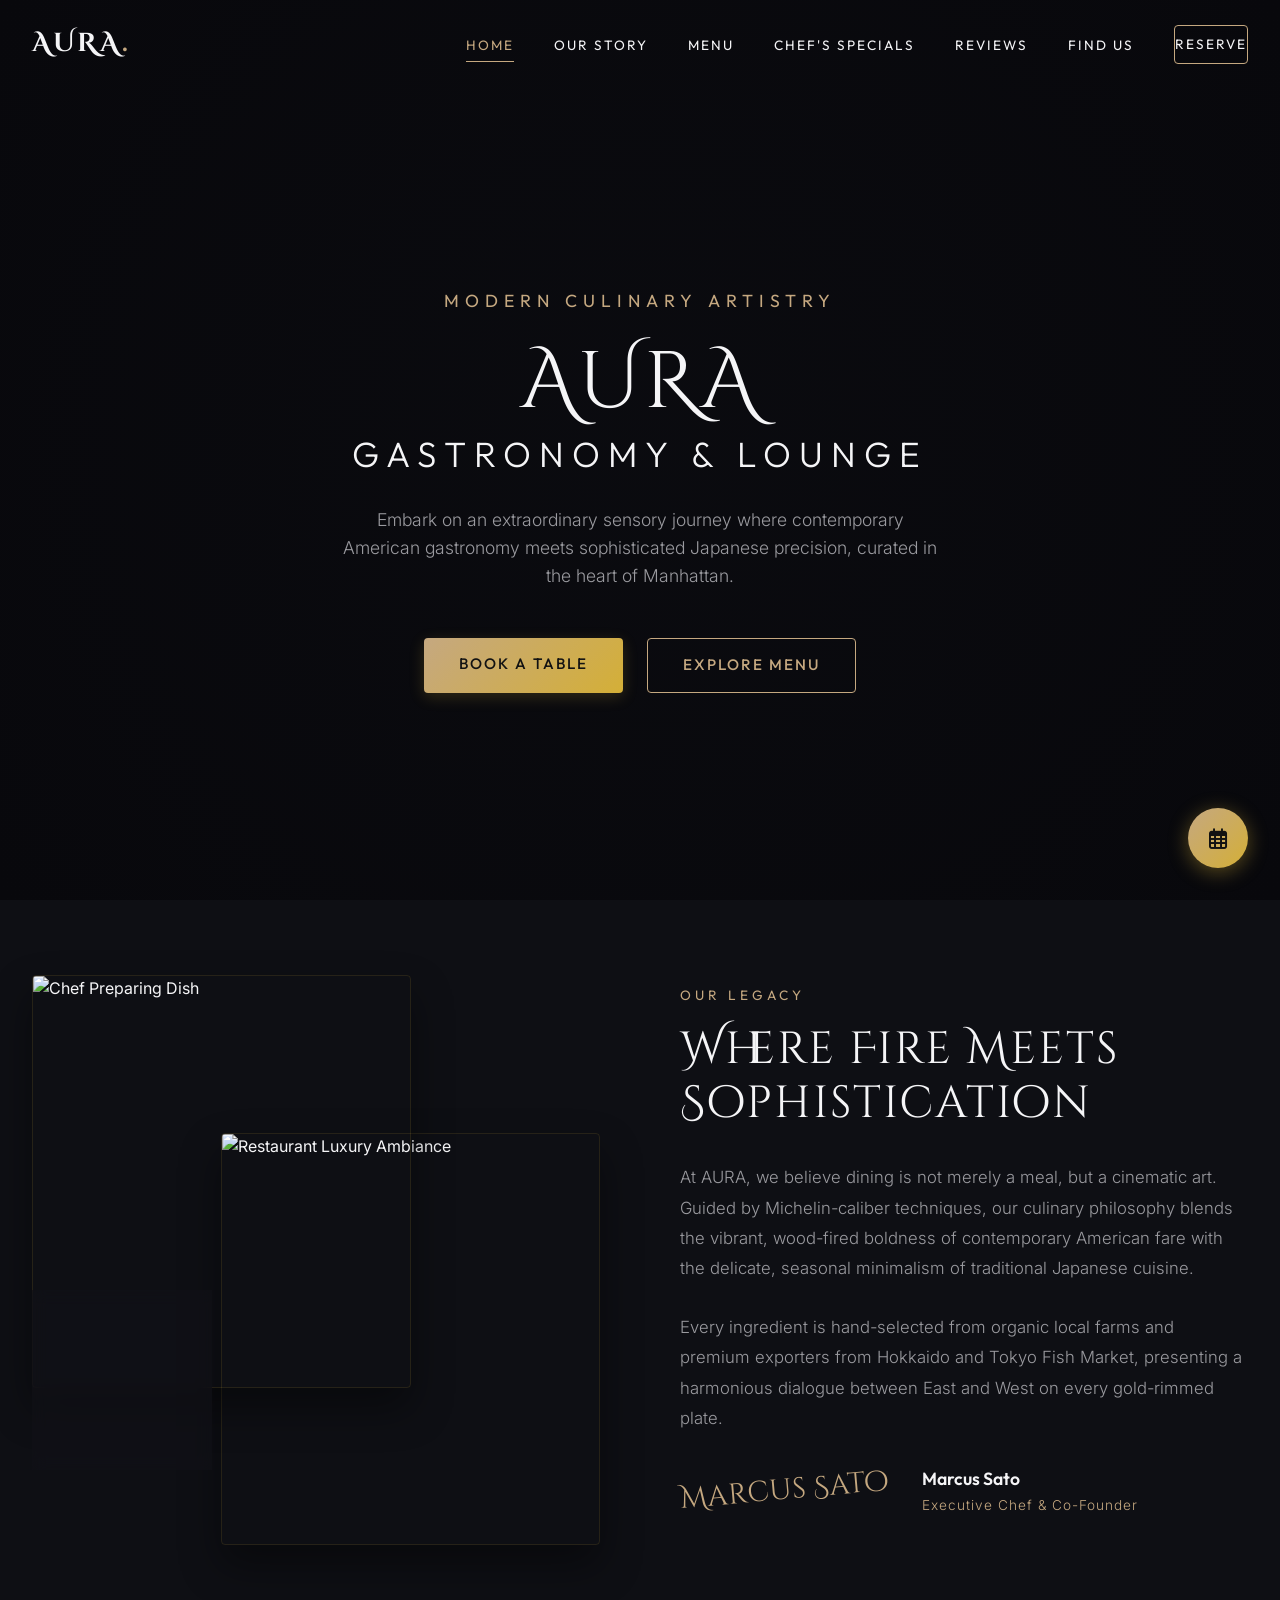
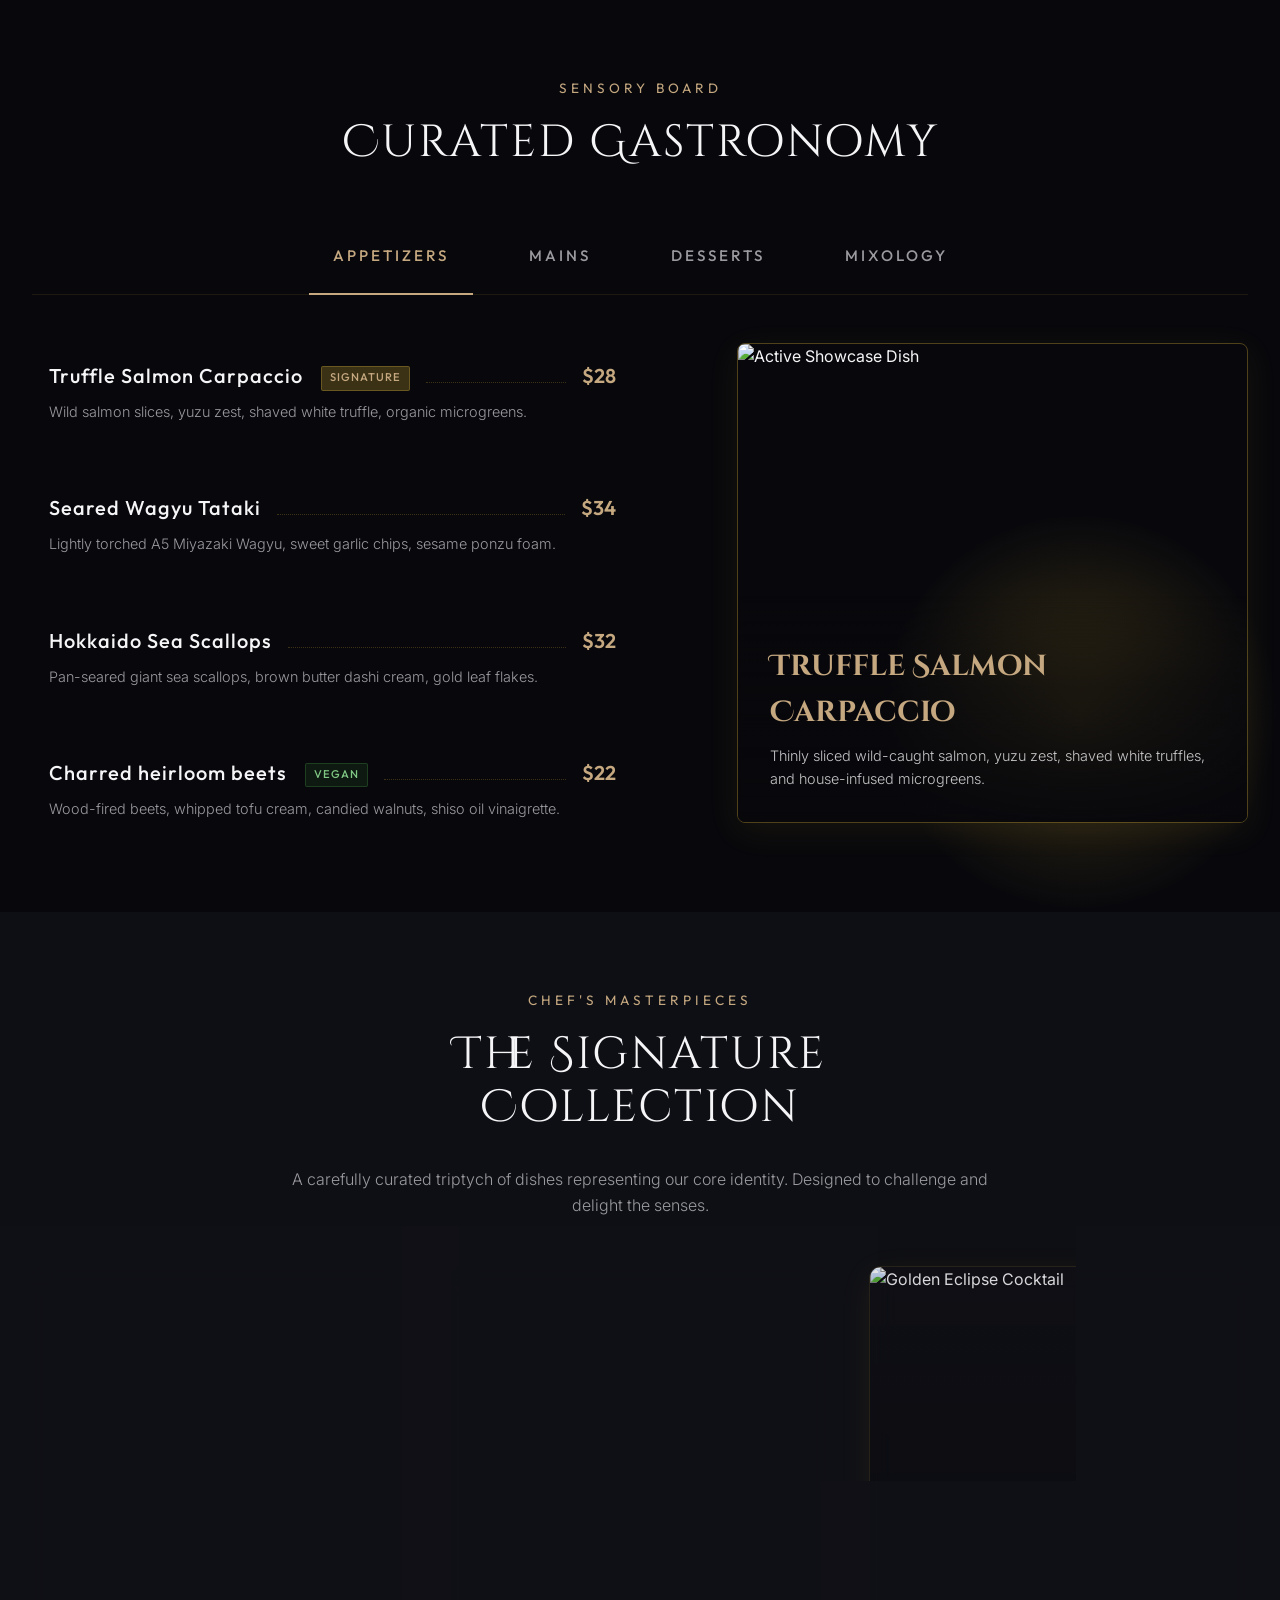
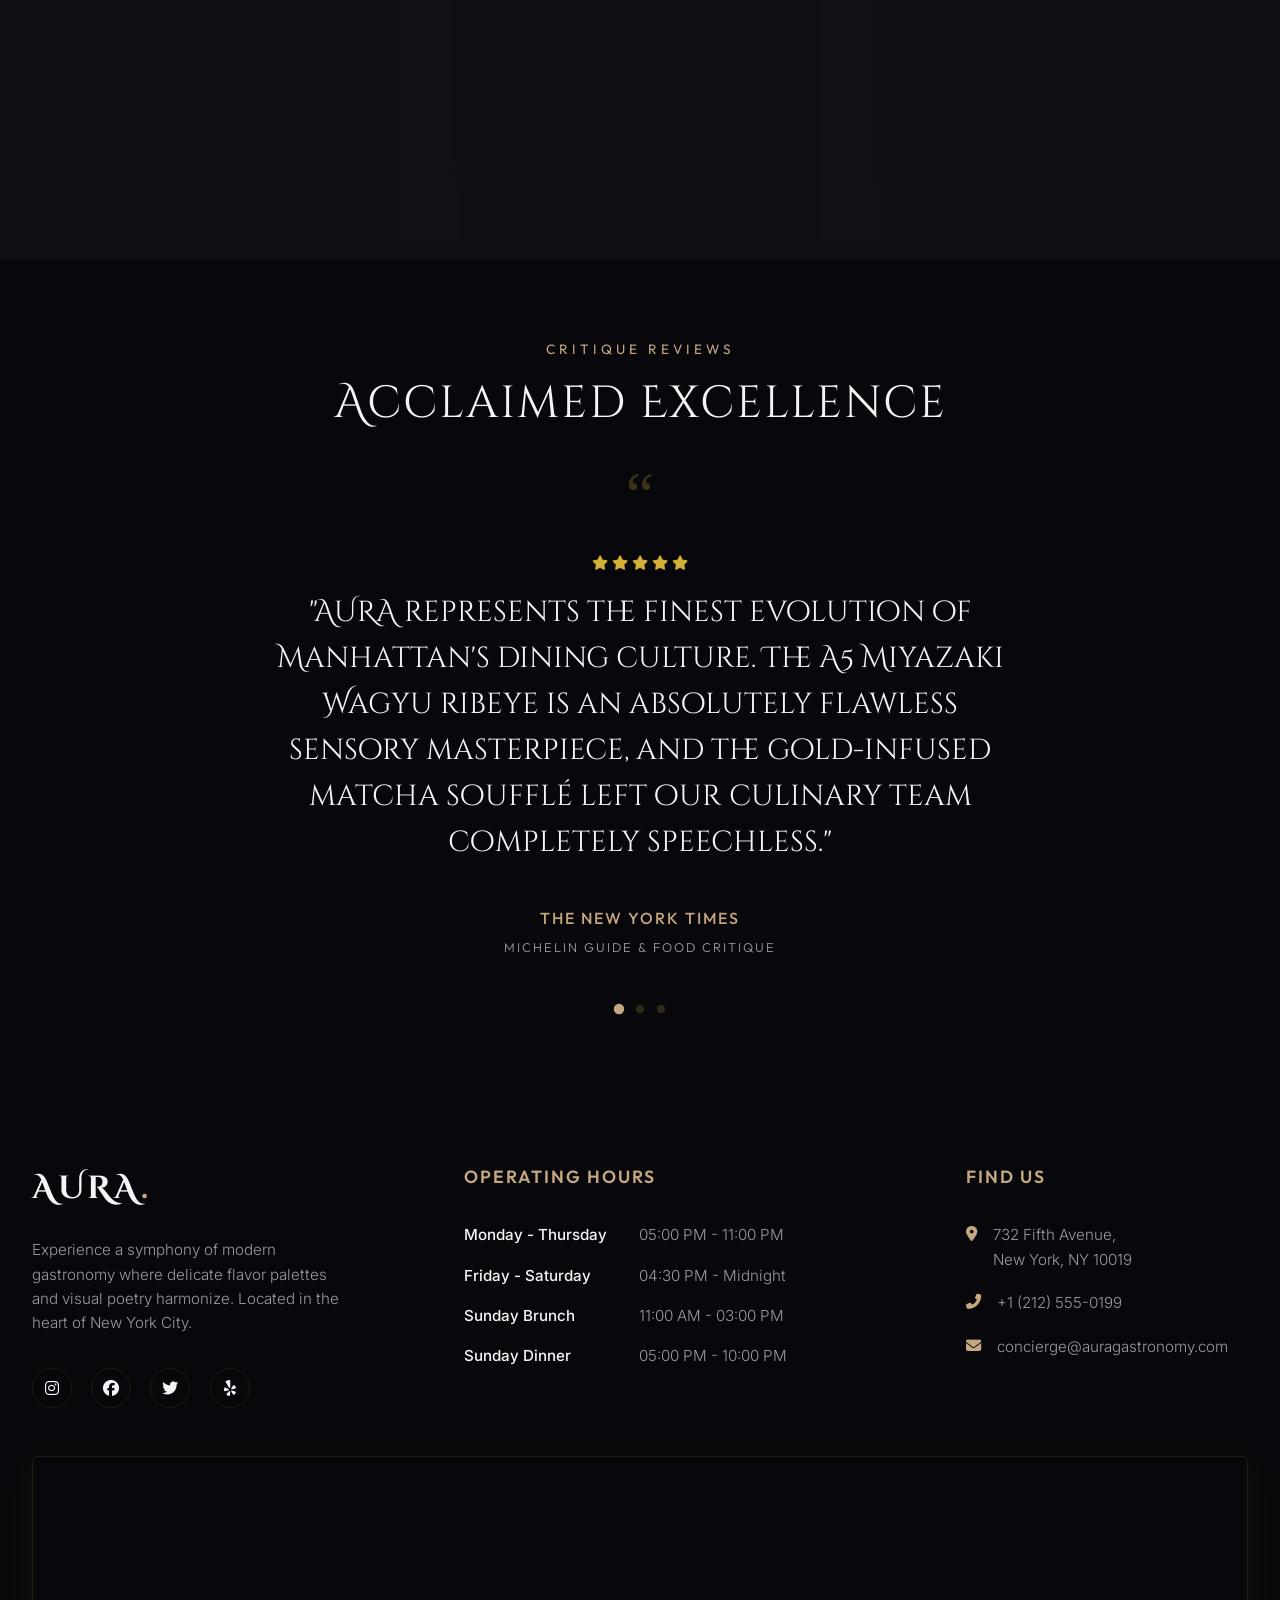
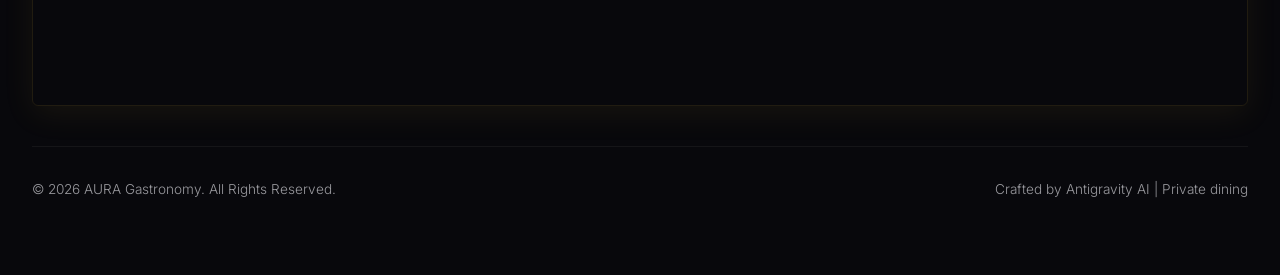
==== commit 6b913569: "style: optimize layout spacing and block margins for clean and responsive density" ====
--- a/index.html
+++ b/index.html
@@ -455,7 +455,7 @@
   <!-- ==========================================
        8. CONTACT, ADDRESS & DYNAMIC MAP SECTION
        ========================================== -->
-  <section id="contacts" class="story" style="background-color: var(--color-bg-obsidian); padding: 8rem 0;">
+  <section id="contacts" class="story" style="background-color: var(--color-bg-obsidian);">
     <div class="container">
       
       <div class="footer-grid">
--- a/style.css
+++ b/style.css
@@ -30,6 +30,10 @@
   --border-glass: 1px solid rgba(212, 175, 55, 0.12);
   --border-glass-bright: 1px solid rgba(212, 175, 55, 0.35);
   --shadow-gold: 0 8px 32px 0 rgba(212, 175, 55, 0.08);
+  
+  /* --- RESPONSIVE SPACING TOKENS --- */
+  --section-padding: 75px 0;
+  --footer-padding: 60px 0 30px;
 }
 
 /* --- RESET & FOUNDATION --- */
@@ -395,7 +399,7 @@
 
 /* --- CORE STORY SECTION --- */
 .story {
-  padding: 10rem 0;
+  padding: var(--section-padding);
   position: relative;
   background: var(--color-bg-dark);
 }
@@ -509,7 +513,7 @@
 }
 
 .chef-signature {
-  margin-top: 3rem;
+  margin-top: 2rem;
   display: flex;
   align-items: center;
   gap: 2rem;
@@ -538,7 +542,7 @@
 
 /* --- INTERACTIVE MENU SECTION --- */
 .menus {
-  padding: 10rem 0;
+  padding: var(--section-padding);
   position: relative;
   background: var(--color-bg-obsidian);
 }
@@ -560,7 +564,7 @@
   justify-content: center;
   list-style: none;
   gap: 2rem;
-  margin-bottom: 5rem;
+  margin-bottom: 3rem;
   border-bottom: 1px solid rgba(212, 175, 55, 0.1);
   padding-bottom: 1rem;
   position: relative;
@@ -743,14 +747,14 @@
 
 /* --- CHEF'S SIGNATURES SECTION --- */
 .signatures {
-  padding: 10rem 0;
+  padding: var(--section-padding);
   background: var(--color-bg-dark);
 }
 
 .signatures-header {
   text-align: center;
   max-width: 700px;
-  margin: 0 auto 5rem;
+  margin: 0 auto 3rem;
 }
 
 .signatures-carousel {
@@ -839,7 +843,7 @@
 
 /* --- REVIEWS / TESTIMONIALS --- */
 .reviews {
-  padding: 10rem 0;
+  padding: var(--section-padding);
   background: var(--color-bg-obsidian);
   position: relative;
   overflow: hidden;
@@ -940,7 +944,7 @@
 /* --- FOOTER & CONTACTS --- */
 footer {
   background: #050507;
-  padding: 8rem 0 3rem;
+  padding: var(--footer-padding);
   border-top: 1px solid rgba(212, 175, 55, 0.08);
 }
 
@@ -948,7 +952,7 @@
   display: grid;
   grid-template-columns: 1fr 1.2fr 0.8fr;
   gap: 5rem;
-  margin-bottom: 5rem;
+  margin-bottom: 3rem;
 }
 
 .footer-brand h3 {
@@ -1058,7 +1062,7 @@
   overflow: hidden;
   border: var(--border-glass);
   box-shadow: var(--shadow-gold);
-  margin-bottom: 4rem;
+  margin-bottom: 2.5rem;
 }
 
 .footer-map-container iframe {
@@ -1382,6 +1386,11 @@
 
 /* --- RESPONSIVE MEDIA QUERIES --- */
 @media (max-width: 1024px) {
+  :root {
+    --section-padding: 56px 0;
+    --footer-padding: 48px 0 24px;
+  }
+
   html {
     font-size: 15px;
   }
@@ -1407,6 +1416,11 @@
 }
 
 @media (max-width: 768px) {
+  :root {
+    --section-padding: 42px 0;
+    --footer-padding: 36px 0 20px;
+  }
+
   .container {
     padding: 0 1.5rem;
   }
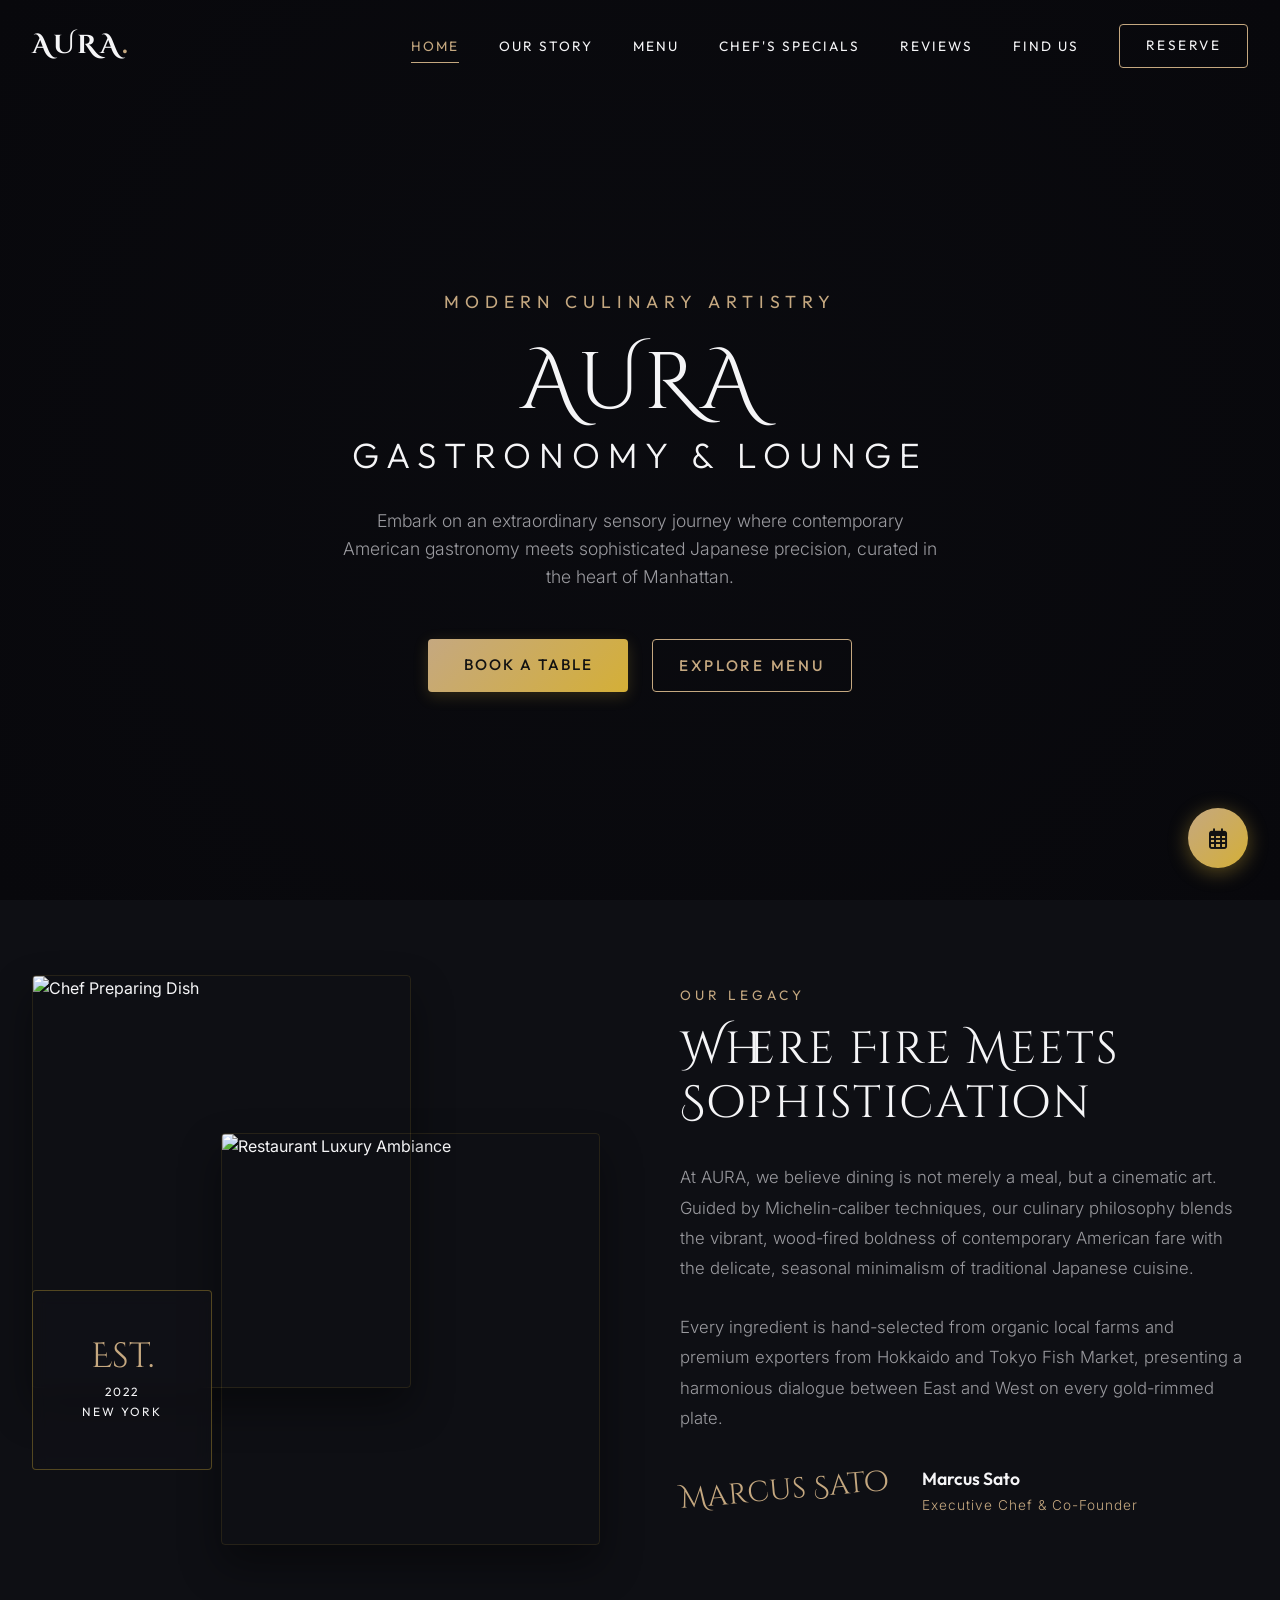
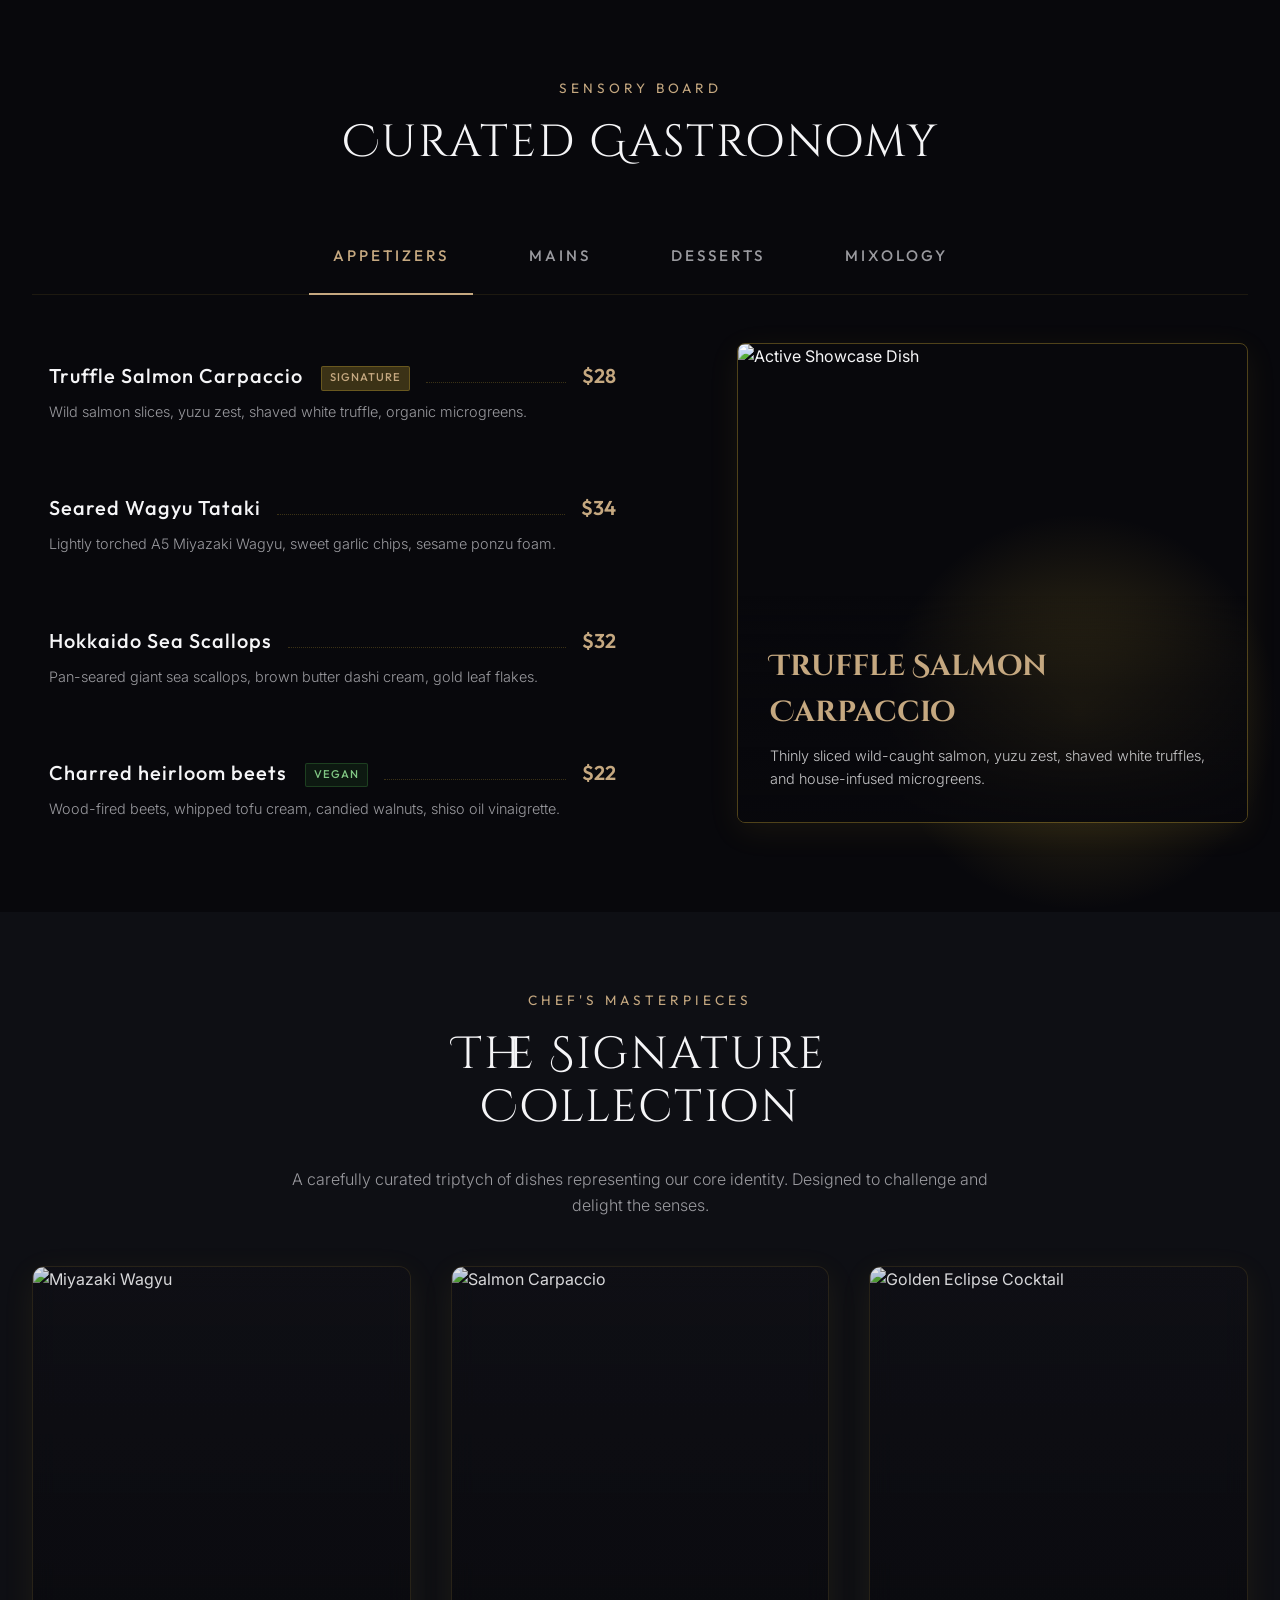
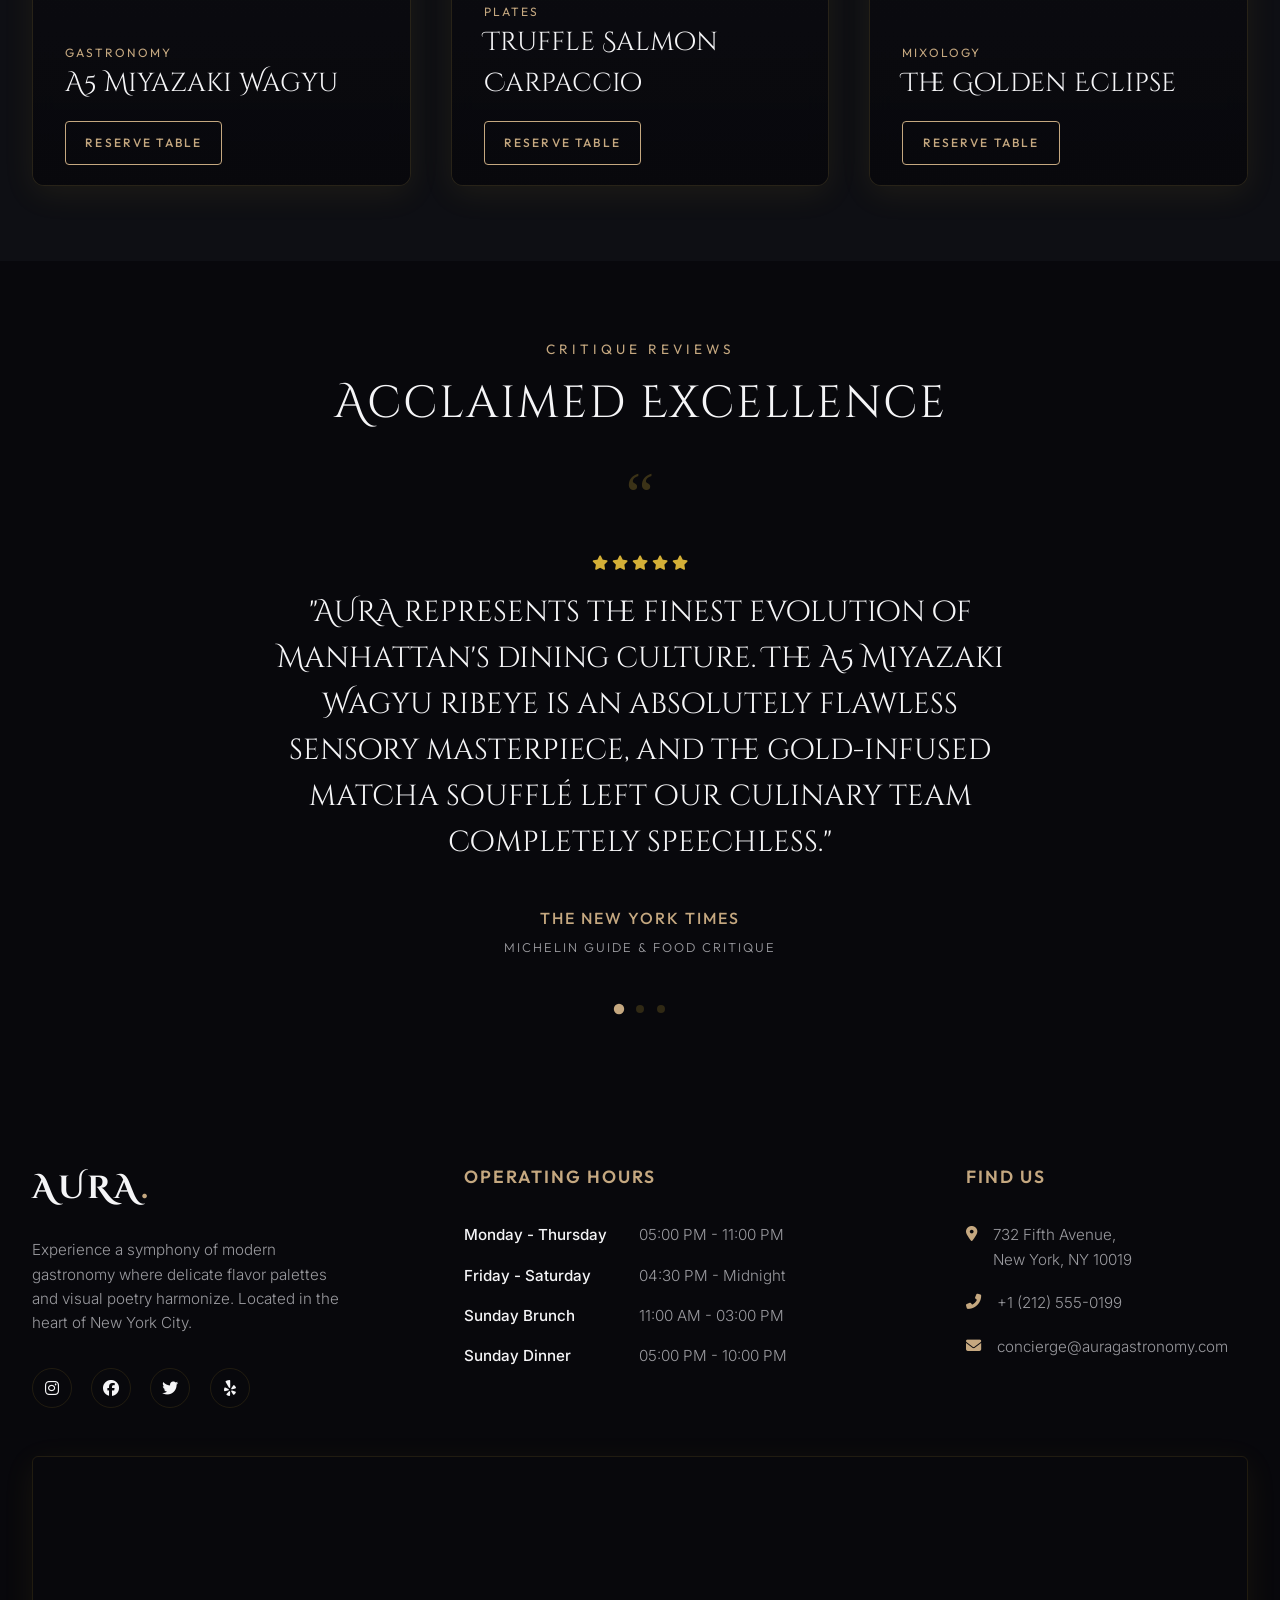
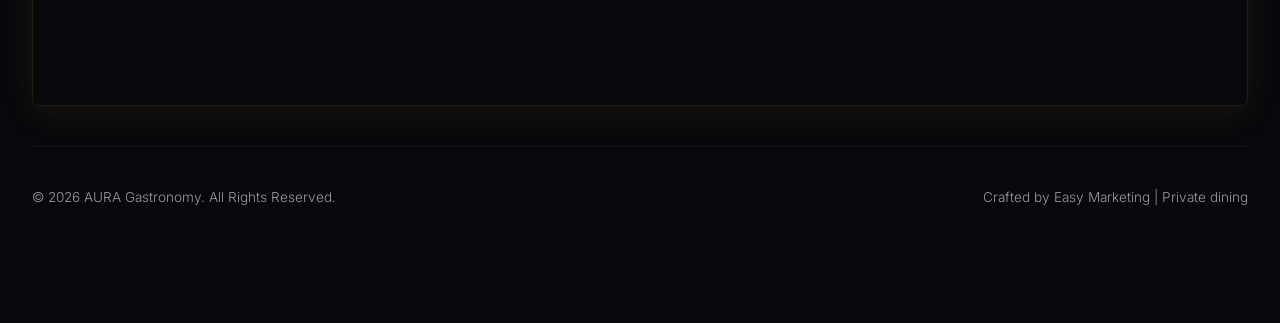
==== commit ce38de5d: "Update reserve button premium styling, footer credit text to Easy Marketing, and footer responsive s" ====
--- a/index.html
+++ b/index.html
@@ -530,7 +530,7 @@
       <!-- Footer Bottom bar -->
       <div class="footer-bottom">
         <p>&copy; 2026 AURA Gastronomy. All Rights Reserved.</p>
-        <p>Crafted by Antigravity AI | <a href="javascript:;" class="trigger-booking">Private dining</a></p>
+        <p>Crafted by Easy Marketing | <a href="javascript:;" class="trigger-booking">Private dining</a></p>
       </div>
 
     </div>
--- a/style.css
+++ b/style.css
@@ -135,6 +135,13 @@
   background: transparent;
   color: var(--color-gold-champagne);
   border: 1px solid var(--color-gold-champagne);
+  padding: 12px 26px;
+  min-height: 44px;
+  display: inline-flex;
+  align-items: center;
+  justify-content: center;
+  line-height: 1;
+  letter-spacing: 0.18em;
 }
 
 .btn-outline:hover {
@@ -272,6 +279,27 @@
 
 .nav-links a.active {
   color: var(--color-gold-champagne);
+}
+
+.nav-links a.btn {
+  padding: 12px 26px;
+  min-height: 44px;
+  display: inline-flex;
+  align-items: center;
+  justify-content: center;
+  line-height: 1;
+  letter-spacing: 0.18em;
+}
+
+.nav-links a.btn::after {
+  display: none;
+}
+
+.nav-links a.btn:hover {
+  background: var(--color-gold-champagne);
+  color: var(--color-text-dark);
+  box-shadow: 0 4px 15px var(--color-gold-glow);
+  transform: translateY(-2px);
 }
 
 .hamburger {
@@ -1074,7 +1102,7 @@
 
 .footer-bottom {
   border-top: 1px solid rgba(255, 255, 255, 0.05);
-  padding-top: 2rem;
+  padding: 2.5rem 0;
   display: flex;
   justify-content: space-between;
   align-items: center;
@@ -1514,6 +1542,13 @@
     gap: 4rem;
   }
   
+  .footer-bottom {
+    flex-direction: column;
+    gap: 1rem;
+    text-align: center;
+    padding: 2rem 0;
+  }
+  
   .modal-card {
     padding: 2rem;
     max-width: 90%;
